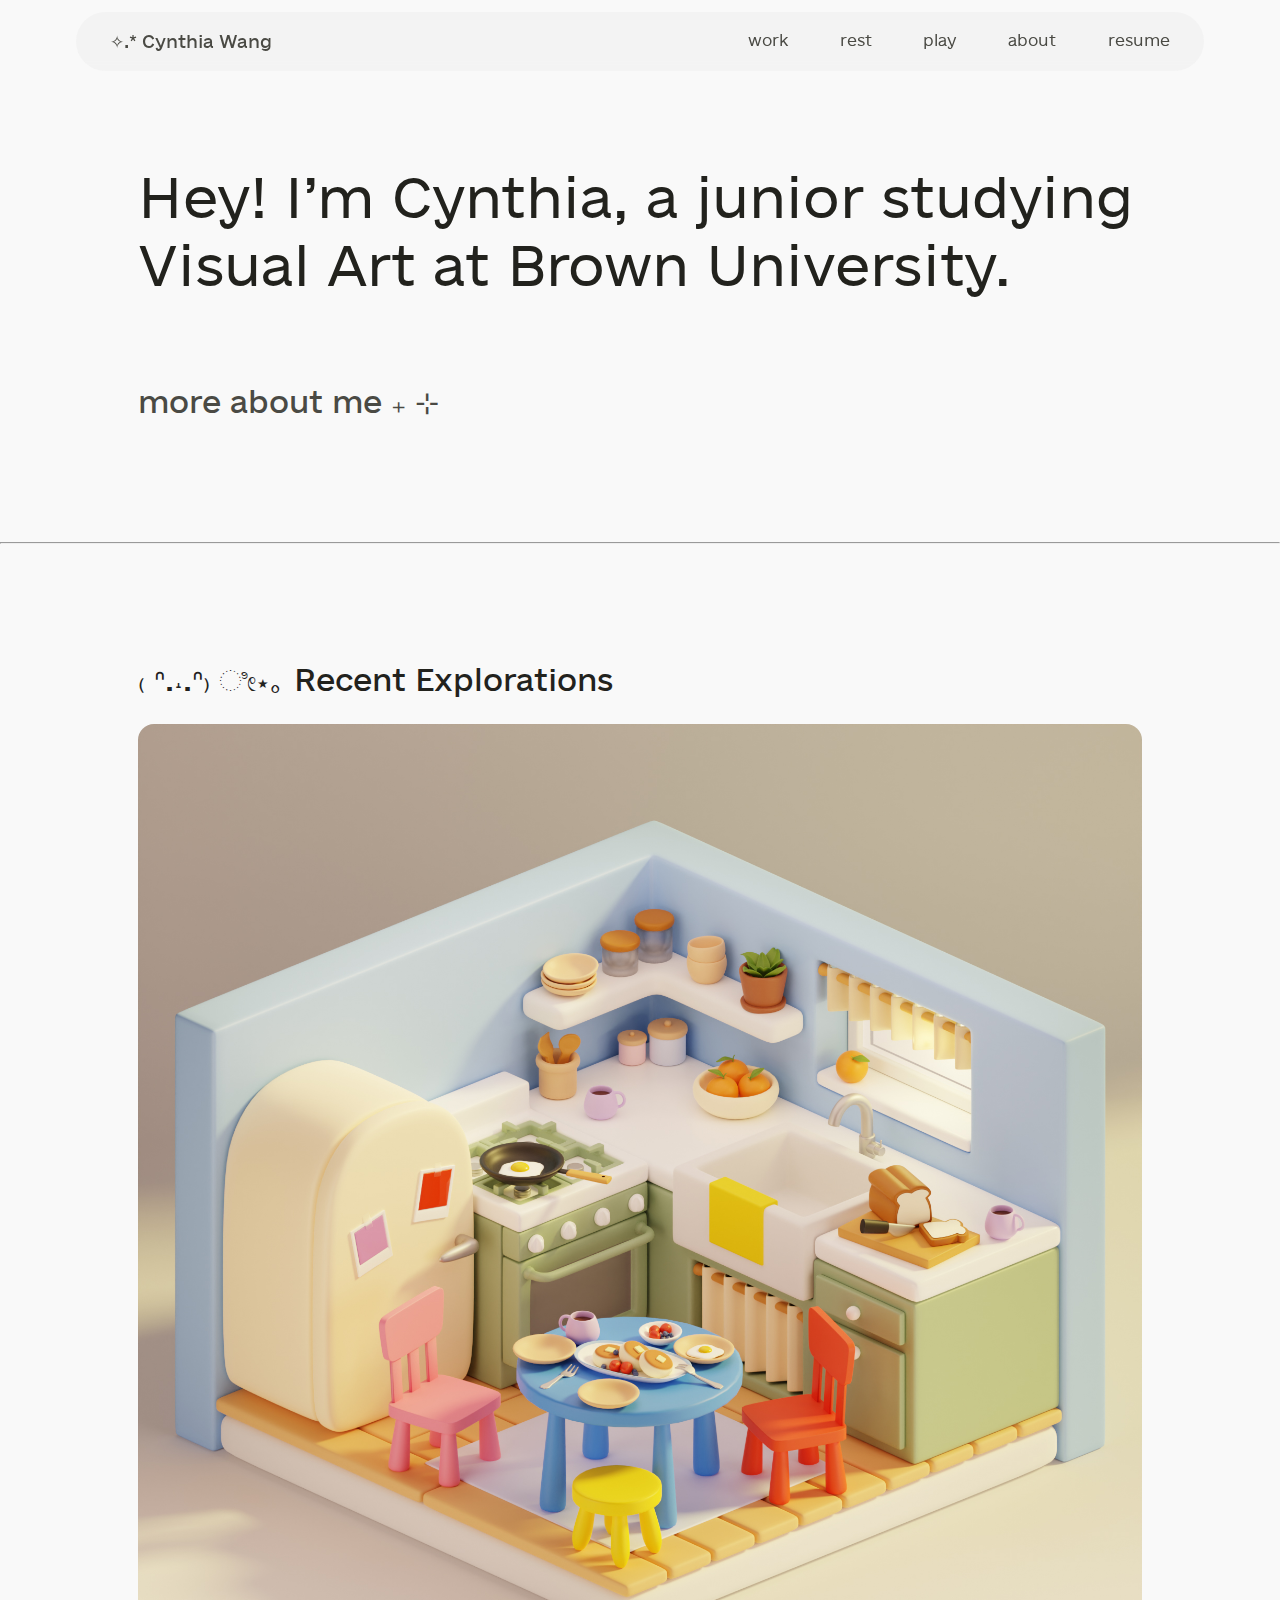
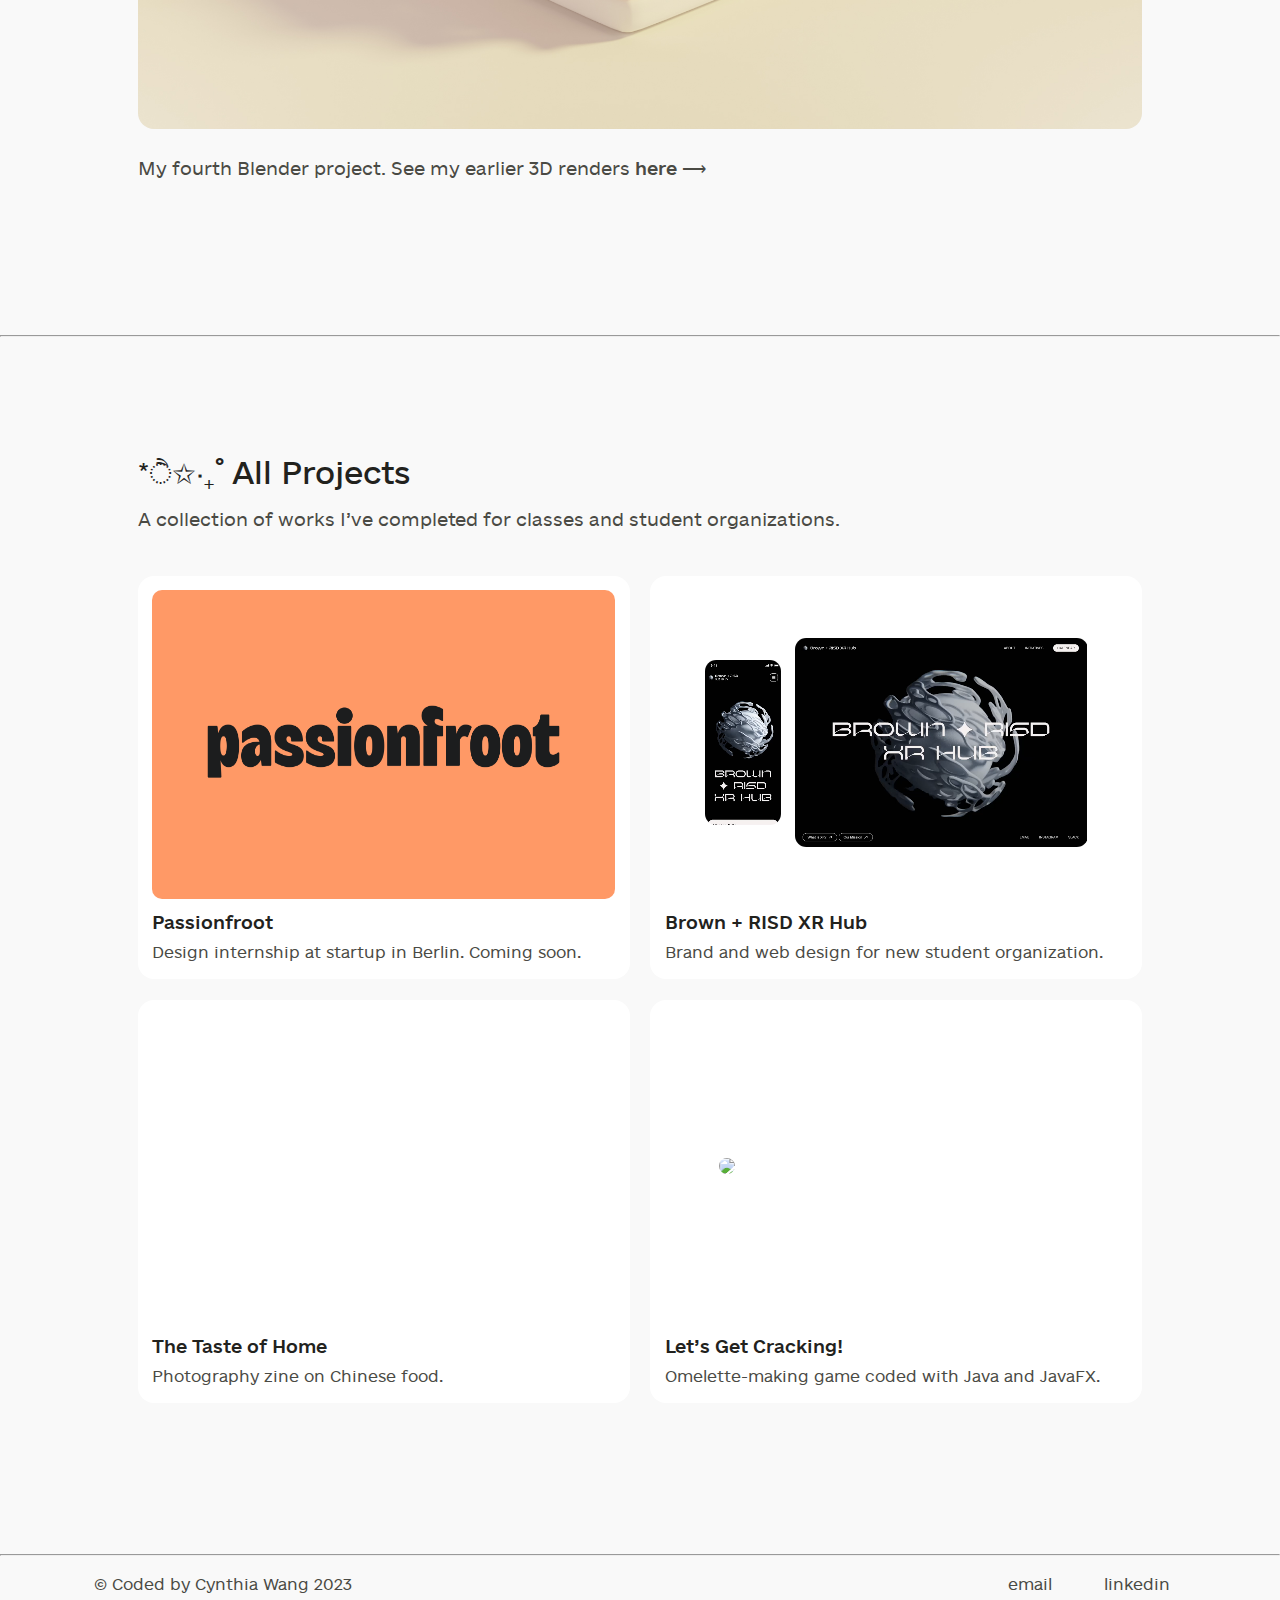
==== index.html @ 4bf97e6e "Add files via upload" ====
<!DOCTYPE html>
<html lang="en">
<head>
  <meta charset="UTF-8">
  <meta name="viewport" content="width=device-width, initial-scale=1.0">
  <title>Cynthia Wang</title>
  <link rel="stylesheet" href="style.css">
  <link rel="icon" type="image/x-icon" href="images/favicon.png">
</head>

<body>
  <section class="header">
    <!-- navbar -->
    <div class="nav-container">
      <nav>
        <a href="" class="logo">✧.* Cynthia Wang</a>
        <div class="nav-links">
          <ul>
            <li><a href="#work"><p class="small-text">work</p></a></li>
            <li><a href="rest.html"><p class="small-text">rest</p></a></li>
            <li><a href="play.html"><p class="small-text">play</p></a></li>
            <li><a href="about.html"><p class="small-text">about</p></a></li>
            <li><a href=""><p class="small-text">resume</p></a></li>
          </ul>
        </div>
      </nav>
    </div> 

    <!-- hero text -->
    <div class="hero-container fade">
      <h1 class="padding strong">Hey! I’m Cynthia, a junior studying Visual Art at Brown University.</h1>
      <h3 class="regular"><a href="about.html">more about me ₊ ⊹ </a></h3>
    </div>

  <!-- recent work -->
    <hr>
    <div class="home-center-padding fade">
      <h3 class="strong regular padding">₍ ᐢ.˔.ᐢ₎ ೀ⋆｡ Recent Explorations</h3>
      <img src="images/blender/kitchen.jpg" class="home-img">
      <p style="padding-top: var(--padding-24);">My fourth Blender project. See my earlier 3D renders <a href="play.html" class="medium">here ⟶</a></p>
    </div>

  <!-- all work -->
    <hr>
    <div class="home-bottom-padding fade" id="work">
      <h3 class="padding-16 strong regular">*ੈ✩‧₊˚ All Projects</h3>
      <p class="padding-48">A collection of works I’ve completed for classes and student organizations.</p>
      <div class="card-gallery">
        <a href="work-passionfroot.html">
          <div class="card">
            <img src="images/passionfroot/cover-placeholder.png" class="card-img">
            <div class="card-text">
              <p class="strong medium">Passionfroot</p>
              <p class="small-text">Design internship at startup in Berlin. Coming soon.</p>
            </div>
          </div>
        </a>
        <a href="work-brown-risd-xr-hub.html">
          <div class="card">
            <div class="card-img" style="background: url(images/xr-hub/light-purple-bg.png)">
              <div class="card-split-container">
                <div style="overflow: hidden">
                  <video width="100%" autoplay loop muted playsinline class="mobile">
                    <source src="images/xr-hub/cover-mobile.mp4" type="video/mp4">
                  </video>
                </div>
                <div style="overflow: hidden">
                  <video width="100%" autoplay loop muted playsinline  class="desktop">
                    <source src="images/xr-hub/cover-desktop.mp4" type="video/mp4">
                  </video>
                </div>
              </div>
            </div>
            <div class="card-text">
              <p class="strong medium">Brown + RISD XR Hub</p>
              <p class="small-text">Brand and web design for new student organization.</p>
            </div>
          </div>
        </a>
        <a href="work-the-taste-of-home.html">
          <div class="card">
            <div>
              <video class="card-img" width="100%" autoplay loop muted playsinline>
                <source src="images/photography-zine/zine-card-cover.mp4" type="video/mp4">
              </video>
            </div>
            <div class="card-text">
              <p class="strong medium">The Taste of Home</p>
              <p class="small-text">Photography zine on Chinese food.</p>
            </div>
          </div>
        </a>
        <a href="work-lets-get-cracking.html">
          <div class="card">
            <div class="card-img" style="background: url(images/omelette-game/eggshell-bg.png)">
              <div class="card-omelette-container">
                <img src="images/omelette-game/cover.gif">
              </div>
            </div>
            <div class="card-text">
              <p class="strong medium">Let’s Get Cracking!</p>
              <p class="small-text">Omelette-making game coded with Java and JavaFX.</p>
            </div>
          </div>  
        </a>
      </div>
    </div>  
  </section>

  <!-- footer -->

  <section class="footer">
    <hr>
    <div class="footer-container">
      <p class="small-text">© Coded by Cynthia Wang 2023</p>
      <footer>
        <p class="small-text"><a href="mailto: cynthia_wang@brown.edu">email</a></p>
        <p class="small-text"><a href="https://www.linkedin.com/in/cynthia-wang-81b6321b5/" target="_blank">linkedin</a></p>
      </footer>
    </div>
  </section>
</body>
</html>
---- style.css ----
/* ************************ STYLE-GUIDE ************************ */

/* VARIABLE-DEFINING */

:root {
  --bg-default: #F9F9F9;
  --bg-deep: #EAEAEA;
  --bg-xdeep: #C6C6C4;

  --border-default: #C6C6C4;
  --border-subtle: #EAEAEA;

  --text-subtle: #7D7D76;
  --text-default: #4A4A44;
  --text-strong: #22221D;

  --content-hover: #F92F60;
  --pf-orange: #ff9966;
  --xr-purple: #8C6DFC;
  --xr-light-purple: #D9CFFC;
  --zine-red: #f24822;
  --cs15-green:#8B995A;
  --cs15-eggshell: #F0EAD6;

  --padding-8: clamp(0.13rem, calc(0.03rem + 0.47vw), 0.50rem);
  --padding-12: clamp(0.25rem, calc(0.13rem + 0.63vw), 0.75rem);
  --padding-16-small: clamp(0.625rem, calc(0.53rem + 0.47vw), 1.00rem);
  --padding-24: clamp(0.75rem, calc(0.56rem + 0.94vw), 1.50rem);
  --padding-32: clamp(0.88rem, calc(0.59rem + 1.41vw), 2.00rem);
  --padding-48: clamp(1.00rem, calc(0.50rem + 2.50vw), 3.00rem);
  --padding-64: clamp(1.50rem, calc(0.88rem + 3.13vw), 4.00rem);
  --padding-96: clamp(2.00rem, calc(1.00rem + 5.00vw), 6.00rem);

  --padding-16: clamp(0.75rem, calc(0.69rem + 0.31vw), 1.00rem);

  --padding-180: clamp(1.00rem, calc(-1.98rem + 13.23vw), 11.25rem);
  --padding-80: clamp(2.25rem, calc(1.45rem + 3.55vw), 5.00rem);

  --padding-140: clamp(3.00rem, calc(1.56rem + 7.19vw), 8.75rem);
  --padding-140-inner: clamp(1.00rem, calc(-0.94rem + 9.69vw), 8.75rem);
  --padding-120: clamp(1.00rem, calc(-0.62rem + 8.13vw), 7.50rem);

  --padding-180-top: clamp(8.00rem, calc(7.19rem + 4.06vw), 11.25rem);
  --padding-180-bottom: clamp(4.00rem, calc(2.19rem + 9.06vw), 11.25rem);
}

/* COLORS */
.orange {
  color: var(--pf-orange);
}

.purple  {
  color: var(--xr-purple);
}

.green {
  color: var(--cs15-green);
}

.red {
  color: var(--zine-red);
}

/* BASIC-SETUP */
@font-face {
  font-family: 'E-Ukraine';
  src: url('fonts/e-ukraine-light_w.woff');
  src: url('fonts/e-ukraine-light_w.woff') format('woff') url('fonts/e-ukraine-light_w.woff2') url('fonts/e-ukraine-light_w.ttf') format('truetype');
  font-weight: 300;
  font-style: normal;
}

@font-face {
  font-family: 'E-Ukraine';
  src: url('fonts/e-ukraine-regular_w.woff');
  src: url('fonts/e-ukraine-regular_w.woff') format('woff') url('fonts/e-ukraine-regular_w.woff2') url('fonts/e-ukraine-regular_w.ttf') format('truetype');
  font-weight: 400;
  font-style: normal;
}

@font-face {
  font-family: 'E-Ukraine';
  src: url('fonts/e-ukraine-medium_w.woff');
  src: url('fonts/e-ukraine-medium_w.woff') format('woff') url('fonts/e-medium-light_w.woff2') url('fonts/e-ukraine-medium_w.ttf') format('truetype');
  font-weight: 500;
  font-style: normal;
}

* {
  margin: 0;
  padding: 0;
  box-sizing: border-box;
}

body {
  background: var(--background-color);
  font-family: E-Ukraine;
}

html {
  scroll-behavior: smooth;
  background: var(--bg-default);
}

/* FONT-STYLES */
h1, h2, h3, p {
  font-family: E-Ukraine;
  color: var(--text-default);
}

h1 {
  font-family: E-Ukraine;
  font-style: normal;
  font-size: clamp(2.00rem, calc(1.56rem + 2.19vw), 3.75rem);
  font-weight: 300;
  line-height: 128%;
}

h2 {
  font-family: E-Ukraine;
  font-style: normal;
  font-size: clamp(1.50rem, calc(1.13rem + 1.88vw), 3.00rem);
  font-weight: 400;
  line-height: 132%;
}

h3 {
  font-family: E-Ukraine;
  font-style: normal;
  font-size: clamp(1.125rem, calc(0.91rem + 1.09vw), 2.00rem);
  font-weight: 500;
  line-height: 148%;
  color: var(--text-strong)
}

p.large-text {
  font-family: E-Ukraine;
  font-style: normal;
  font-size: clamp(1.00rem, calc(0.94rem + 0.31vw), 1.25rem);
  /* font-weight: 300; */
  line-height: 160%;
}

p {
  font-family: E-Ukraine;
  font-style: normal;
  font-size: clamp(0.875rem, calc(0.81rem + 0.31vw), 1.125rem);
  font-weight: 300;
  line-height: 175%;
}

p.subtle {
  color: var(--text-subtle);
}

p.small-text {
  font-family: E-Ukraine;
  font-style: normal;
  font-size: clamp(0.75rem, calc(0.69rem + 0.31vw), 1.00rem);
  font-weight: 300;
  line-height: 150%;
}

p.small-text.subtle {
  color: var(--text-subtle);
}

ol {
  color: var(--text-default);
  font-size: clamp(0.88rem, calc(0.81rem + 0.31vw), 1.13rem);
  font-weight: 300;
  line-height: 175%;
}

.default {
  color: var(--text-default);
}

.strong {
  color: var(--text-strong);
}

.medium {
  font-weight: 500;
}

.regular {
  font-weight: 400;
}

a {
  text-decoration: none;
  color: var(--text-default);
  transition: 0.3s;
}

a:hover {
  color: var(--content-hover);
  cursor: pointer;
}

.logo {
  font-size: clamp(0.88rem, calc(0.81rem + 0.31vw), 1.13rem);
  padding: 0 1rem;
}

/* SPACING */
h1.padding {
  padding-bottom: var(--padding-96);
}

h2.padding {
  padding-bottom: var(--padding-24);
}

h3.padding {
  padding-bottom: var(--padding-24);
}

h3.padding-16 {
  padding-bottom: calc(1.5 * var(--padding-8));
}

p.padding-8 {
  padding-bottom: var(--padding-8)
}

p.padding-12 {
  padding-bottom: var(--padding-12);
}

p.padding-16 {
  padding-bottom: var(--padding-16);
}

p.padding-32 {
  padding-bottom: var(--padding-32);
}

p.padding-24 {
  padding-bottom: var(--padding-24);
}

p.padding-48 {
  padding-bottom: var(--padding-48);
}

p.padding-64 {
  padding-bottom: var(--padding-64);
}

.center-align { 
  text-align: center;
}

/* PADDING/CONTAINERS */
.home-center-padding {
  padding: var(--padding-140) var(--padding-180) var(--padding-180-bottom);
  max-width: 1440px;
  margin-inline: auto;
}

.home-bottom-padding {
  padding: var(--padding-140) var(--padding-180) var(--padding-180-bottom);
  margin-inline: auto;
  max-width: 1440px;
}

.hero-container {
  padding: var(--padding-180-top) var(--padding-180) var(--padding-140);
  margin-inline: auto;
  max-width: 1440px;
}

.work-header-container {
  padding: var(--padding-180-top) var(--padding-180) var(--padding-80);
  margin-inline: auto;
  max-width: 1440px;
}

.work-inner-container {
  padding: 0 var(--padding-140-inner);
  margin-inline: auto;
  max-width: 1440px;
}

.work-primary-padding {
  padding: var(--padding-80) var(--padding-180);
  margin-inline: auto;
  max-width: 1440px;
}

.work-bottom-padding {
  padding: var(--padding-80) var(--padding-180);
  margin-inline: auto;
  max-width: 1440px;
}

.rest-bottom-container {
  padding: var(--padding-80) var(--padding-180) var(--padding-180-bottom);
  margin-inline: auto;
  max-width: 1440px;
}

.play-middle-container {
  padding: var(--padding-80) var(--padding-180);
  margin-inline: auto;
  max-width: 1440px;
}

.footer-container {
  display: flex;
  padding: clamp(0.50rem, calc(0.32rem + 0.81vw), 1.13rem) var(--padding-120);
  justify-content: space-between;
  align-items: center;
  margin-inline: auto;
  max-width: 1440px;
}

img {
  width: 100%;
}

/* ************************ HOME/INDEX ************************ */
.nav-container {
  padding: 0.75rem clamp(0.50rem, calc(-1.17rem + 7.42vw), 6.25rem);
  position: fixed;
  top: 0%;
  right: 0%;
  bottom: auto;
  left: 0%;
  z-index: 999;
  margin-inline: auto;
  max-width: 1440px;
}

nav {
  border-radius: 10rem;
  background: rgb(198, 198, 196, 0.1);
  backdrop-filter: blur(16px);
  -webkit-backdrop-filter: blur(16px);
  padding: clamp(0.50rem, calc(0.32rem + 0.81vw), 1.125rem) clamp(0.75rem, calc(0.60rem + 0.65vw), 1.25rem);
  display: flex;
  justify-content: space-between;
  align-items: center;
}

.nav-links ul{
  display: flex;
  flex-wrap: wrap;
  gap: var(--padding-24);
}

.nav-links ul li{
  list-style: none;
  display: inline-block;
}

nav ul li a p {
  padding: clamp(0.00rem, calc(-0.07rem + 0.32vw), 0.25rem) clamp(0.50rem, calc(0.32rem + 0.81vw), 1.125rem);
  border-radius: 5rem;
  transition: 0.3s ease-in-out;
}

nav ul li a p:hover {
  color: var(--bg-default);
  background: var(--content-hover);
} 

.home-img {
  border-radius: 1rem;
}

/* ************************ ALL WORK ************************ */
.card-gallery {
  display: grid; 
  grid-template-columns: repeat(auto-fit, minmax(400px, 1fr));
  gap: var(--padding-24);
}

.card {
  display: flex;
  flex-direction: column;
  gap: var(--padding-12);
  background: #fff;
  padding: var(--padding-16-small);
  border-radius: 1rem; 
  cursor: pointer;
  transition: 0.3s;
}

.card:hover {
  transform: translateY(-1.25rem);
  box-shadow: 0 0 32px 16px  rgba(17, 17, 16, 0.05);
}

.card-img {
  border-radius: 0.625rem;
  display: flex;
  align-items: center;
  aspect-ratio: 1.5;
}

.card-text {
  display: flex;
  flex-direction: column;
  gap: calc(0.5 * var(--padding-8));
}

.card-split-container {
  display: inline-flex;
  align-items: center;
  gap: var(--padding-16-small);
  padding: var(--padding-48);
}

.mobile {
  border-radius: clamp(0.38rem, calc(0.27rem + 0.54vw), 0.75rem);
}

.desktop {
  border-radius: clamp(0.38rem, calc(0.27rem + 0.54vw), 0.75rem);
}

.card-omelette-container {
  padding: 0 var(--padding-64);
}

.card-omelette-container img {
  border-radius: 0.5rem;
}

/* ************************ WORK--XR-HUB ************************ */
.cover-container.xr-hub {
  background: url(images/xr-hub/light-purple-bg.png);
}

button {
  background: none;
}

.jump-button {
  padding: 0.75rem 1.5rem;
  justify-content: center;
  align-items: center;
  border: 2px solid var(--border-default);
  border-radius: 5rem;
  transition: 0.3s ease-in-out;
}

.jump-button:hover {
  background: var(--bg-deep);
  cursor: pointer;
}

.process-image {
  padding-bottom: var(--padding-24);
}

.style-guide {
  padding-bottom: var(--padding-48);
}

.grid-container {
  display: flex;
  flex-direction: column;
  gap: var(--padding-24);
}

.sequence-container {
  display: flex;
  flex-direction: column;
  padding: var(--padding-24) var(--padding-32);
  border: 1px solid var(--border-default);
  border-radius: 1rem;
  gap: var(--padding-8);
  height: 100%;
}

.num-row {
  display: flex;
  flex-direction: row;
  align-items: center;
  gap: var(--padding-12);
}

.num-circle {
  height: 28px; 
  width: 28px;
  aspect-ratio: 1/1;
  line-height: 28px;
  text-align: center;
  border-radius: 50%;
  background: var(--bg-deep);
}

.prototype-container {
  background: var(--bg-deep);
  border-radius: var(--padding-16);
  padding: clamp(1.00rem, calc(0.71rem + 1.43vw), 2.00rem) var(--padding-140-inner);
  margin-bottom: var(--padding-48);
}

.tabs {
  display: flex;
  flex-wrap: wrap;
  gap: var(--padding-24);
  justify-content: center;
}

.tabs-label {
  padding: clamp(0.00rem, calc(-0.07rem + 0.32vw), 0.25rem) clamp(0.50rem, calc(0.32rem + 0.81vw), 1.125rem);
  font-size: clamp(0.75rem, calc(0.69rem + 0.31vw), 1.00rem);
  line-height: 175%;
  transition: 0.3s ease-in-out;
}

.tabs-content {
  order: 1;
  width: 100%;
  display: none;
}

.tabs-radio {
  display: none;
}

.tabs-radio:checked+.tabs-label {
  background: var(--content-hover);
  border-radius: 5rem;
  color: var(--bg-deep);
}

.tabs-radio+.tabs-label:hover {
  cursor: pointer;
  background: var(--content-hover);
  border-radius: 5rem;
}

.tabs-radio:checked+.tabs-label+.tabs-content {
  display: initial;
}

.mobile-desktop-row {
  display: flex;
  flex-direction: row;
  gap: var(--padding-24);
}

.prototype-split-container {
  display: flex;
  flex-direction: column;
  gap: var(--padding-24);
}

.prototype-split-row {
  display: flex;
  flex-direction: row;
  gap: var(--padding-48);
}

.prototype-screen-container {
  border-radius: clamp(0.38rem, calc(0.20rem + 0.89vw), 1.00rem);
}

.prototype-image-side {
  width: 100%;
}

.prototype-img {
  border-radius: 0.5rem;
}

.prototype-text-side {
  width: 100%;
  display: flex;
  flex-direction: column;
  gap: var(--padding-24);
  justify-content: center;
}

.prototype-bullet-container {
  display: flex;
  flex-direction: row;
  gap: var(--padding-16);
  align-items: center;
}

.icon {
  max-width: 100%;
  max-height: 100%;
  flex-shrink: 0;
}

.work-arrow-container {
  display: flex;
  justify-content: space-between;
  gap: 1rem;
}

.work-arrow-container a {
  font-size: clamp(0.88rem, calc(0.69rem + 0.81vw), 1.50rem);
  font-weight: 500;
}

/* ************************ WORK--LET'S-GET-CRACKING ************************ */
.cover-container.omelette-game {
  background: var(--cs15-eggshell);
}

.work-primary-padding.omelette-game img {
  border-radius: var(--padding-24);
} 

.omelette-game-grid {
  display: grid;
  grid-template-columns: repeat(3, 1fr);
  gap: var(--padding-24);
  padding-bottom: var(--padding-24);
}

.two-col-grid {
  display: grid;
  grid-template-columns: repeat(auto-fit, minmax(400px, 1fr));;
  gap: var(--padding-24);
}

.column-container {
  display: flex;
  gap: var(--padding-24);
}

.photo {
  width: 100%;
}

.omelette-prototype {
  padding-bottom: var(--padding-24);
}

.final-design {
  display: flex;
  flex-direction: column;
  gap: var(--padding-24);
}

/* ************************ WORK--THE-TASTE-OF-HOME ************************ */
.work-pill-row {
  display: flex;
  flex-wrap: wrap;
  gap: var(--padding-12);
}

.category {
  padding: clamp(0.00rem, calc(-0.07rem + 0.32vw), 0.25rem) clamp(0.50rem, calc(0.28rem + 0.97vw), 1.25rem);
  border-radius: 5rem;
  background: var(--bg-deep);
}  

.category p {
  font-weight: 400;
}

.work-split-container {
  display: flex;
  justify-content: space-between;
  gap: var(--padding-24);
}

.work-left-side {
  flex-basis: 15rem;
}

.work-right-side {
  flex-basis: 50rem;
}

.subrow {
  padding-top: var(--large-line-padding);
  padding-bottom: var(--extra-large-line-padding);
  display: flex;
}

.work-right-right-side {
  margin-left: auto;
}

.paragraph-spacing ul {
  padding: 1rem var(--padding-80);
}

.zine-grid {
  display: grid; 
  grid-template-columns: repeat(auto-fit, minmax(400px, 1fr));
  gap: var(--padding-24);
  padding-bottom: 1.5rem;
}

/* ************************ REST ************************ */
.art-container{
  columns: 2;
  gap: var(--padding-24);
}

.art-container .photo {
  padding-bottom: var(--padding-24);
}

/* ************************ PLAY ************************ */
.flex-col {
  display: flex;
  flex-direction: column;
  gap: var(--padding-24);
}

.row {
  display: flex;
  flex-direction: row;
  align-items: center;
  gap: var(--padding-24);
}

/* ************************ ABOUT ************************ */
.about-container {
  padding: var(--padding-180-top) var(--padding-180) var(--padding-180-bottom);
  max-width: 1440px;
  margin: auto;
}

.about-header {
  padding-bottom: 1.5rem;
}

.about-split-container {
  display: flex;
  gap: var(--padding-64);
}

.about-right-side {
  width: 110%;
}

.headshot {
  border-radius: 1rem;
}

/* ************************ FOOTER ************************ */
footer {
  display: inline-flex;
  gap: var(--padding-24);
}

footer p {
  padding: clamp(0.00rem, calc(-0.07rem + 0.32vw), 0.25rem) clamp(0.50rem, calc(0.32rem + 0.81vw), 1.125rem);
}

/* ************************ MEDIA QUERIES ************************ */

@media only screen and (max-width: 1080px) {
  .prototype-split-row {
    display: flex;
    flex-direction: row;
    flex-wrap: wrap;
  }

  .about-split-container {
    flex-wrap: wrap;
  }
}

@media only screen and (max-width: 840px) {
  .num-circle {
    height: 24px; 
    width: 24px;
    line-height: 24px;
  }

  .row {
    flex-wrap: wrap;
  }
}

@media only screen and (max-width: 720px) {
  .work-split-container {
    flex-wrap: wrap;
  }
}

@media only screen and (max-width: 600px) {
  .work-split-container {
    flex-wrap: wrap;
  }

  .card-gallery {
    display: flex;
    flex-wrap: wrap;
  }

  .zine-grid {
    display: flex;
    flex-wrap: wrap;
  }

  .two-col-grid {
    display: flex;
    flex-wrap: wrap;
  }
}

/* ************************ ANIMATION ************************ */
.fade {
  animation: fadeInAnimation ease-in-out 1s;
  animation-iteration-count: 1;
  animation-fill-mode: forwards;
}
 
@keyframes fadeInAnimation {
    0% {
        opacity: 0;
    }
    100% {
        opacity: 1;
     }
}
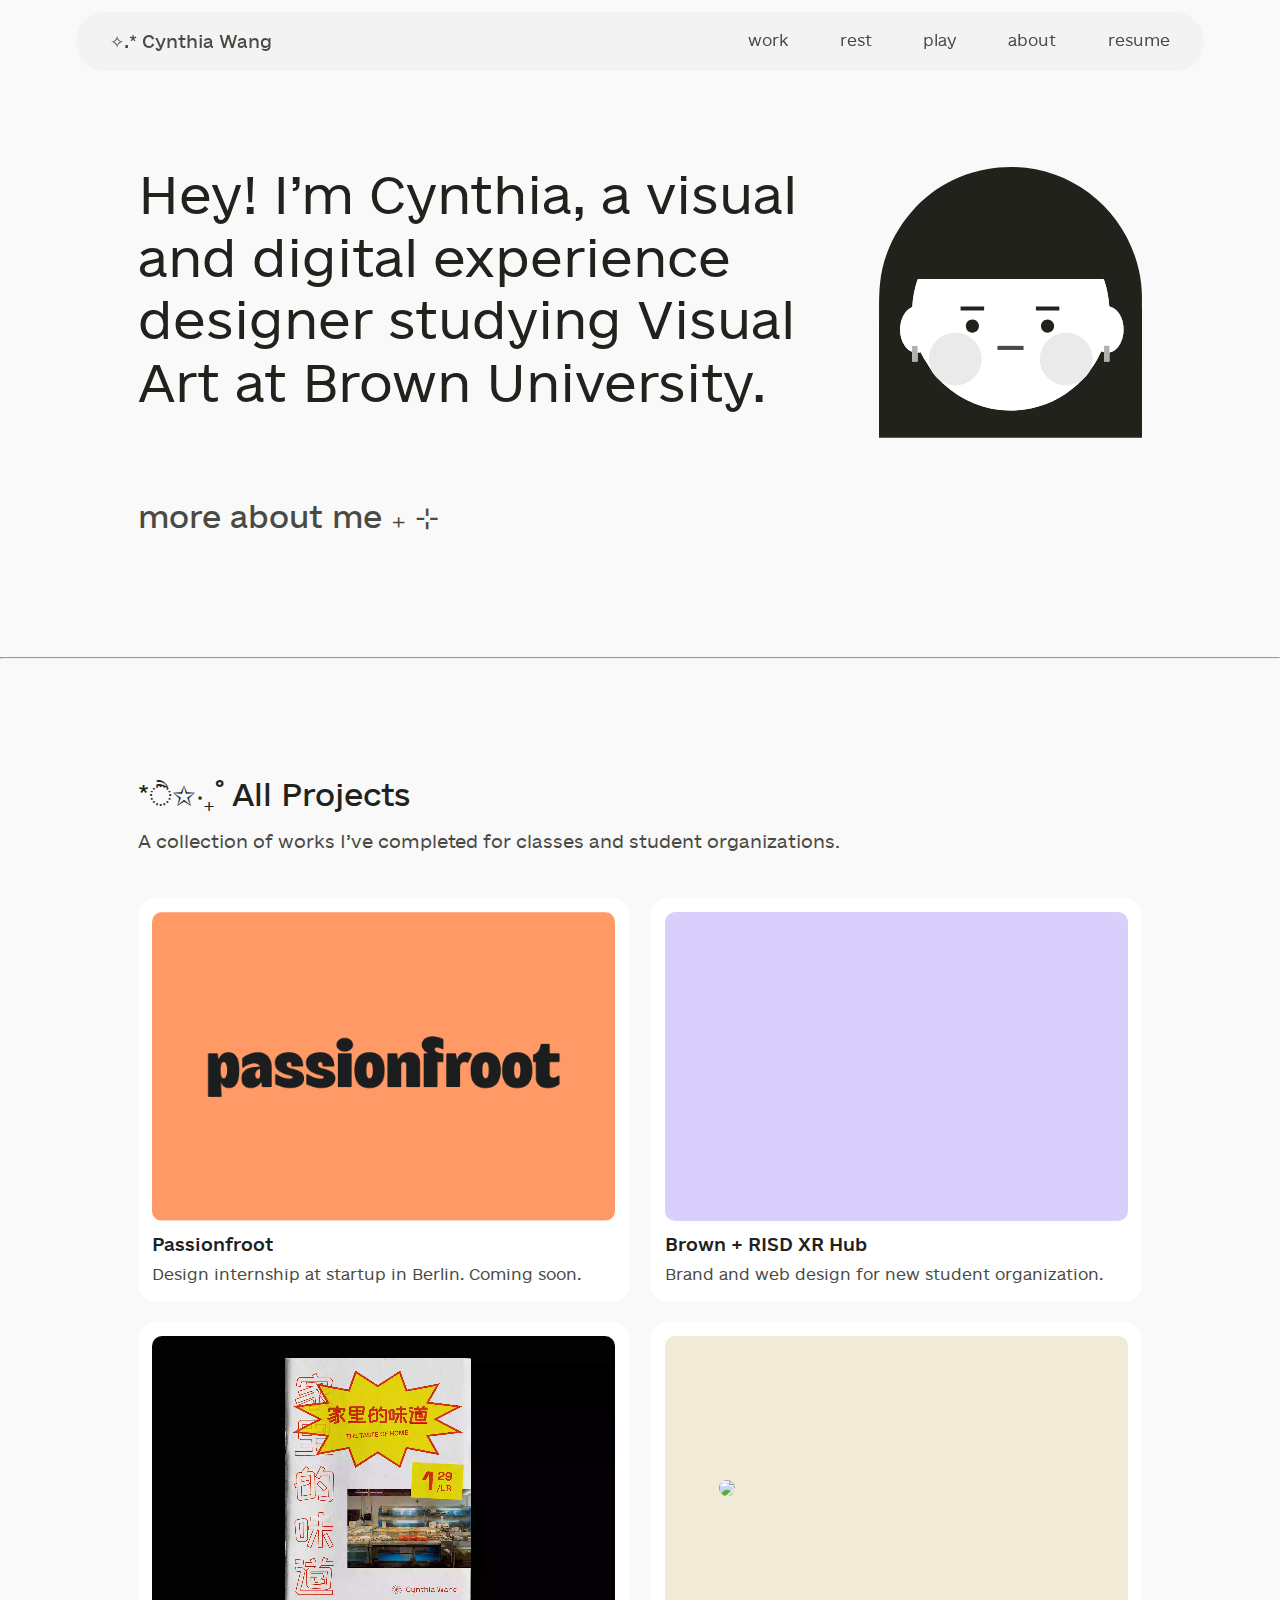
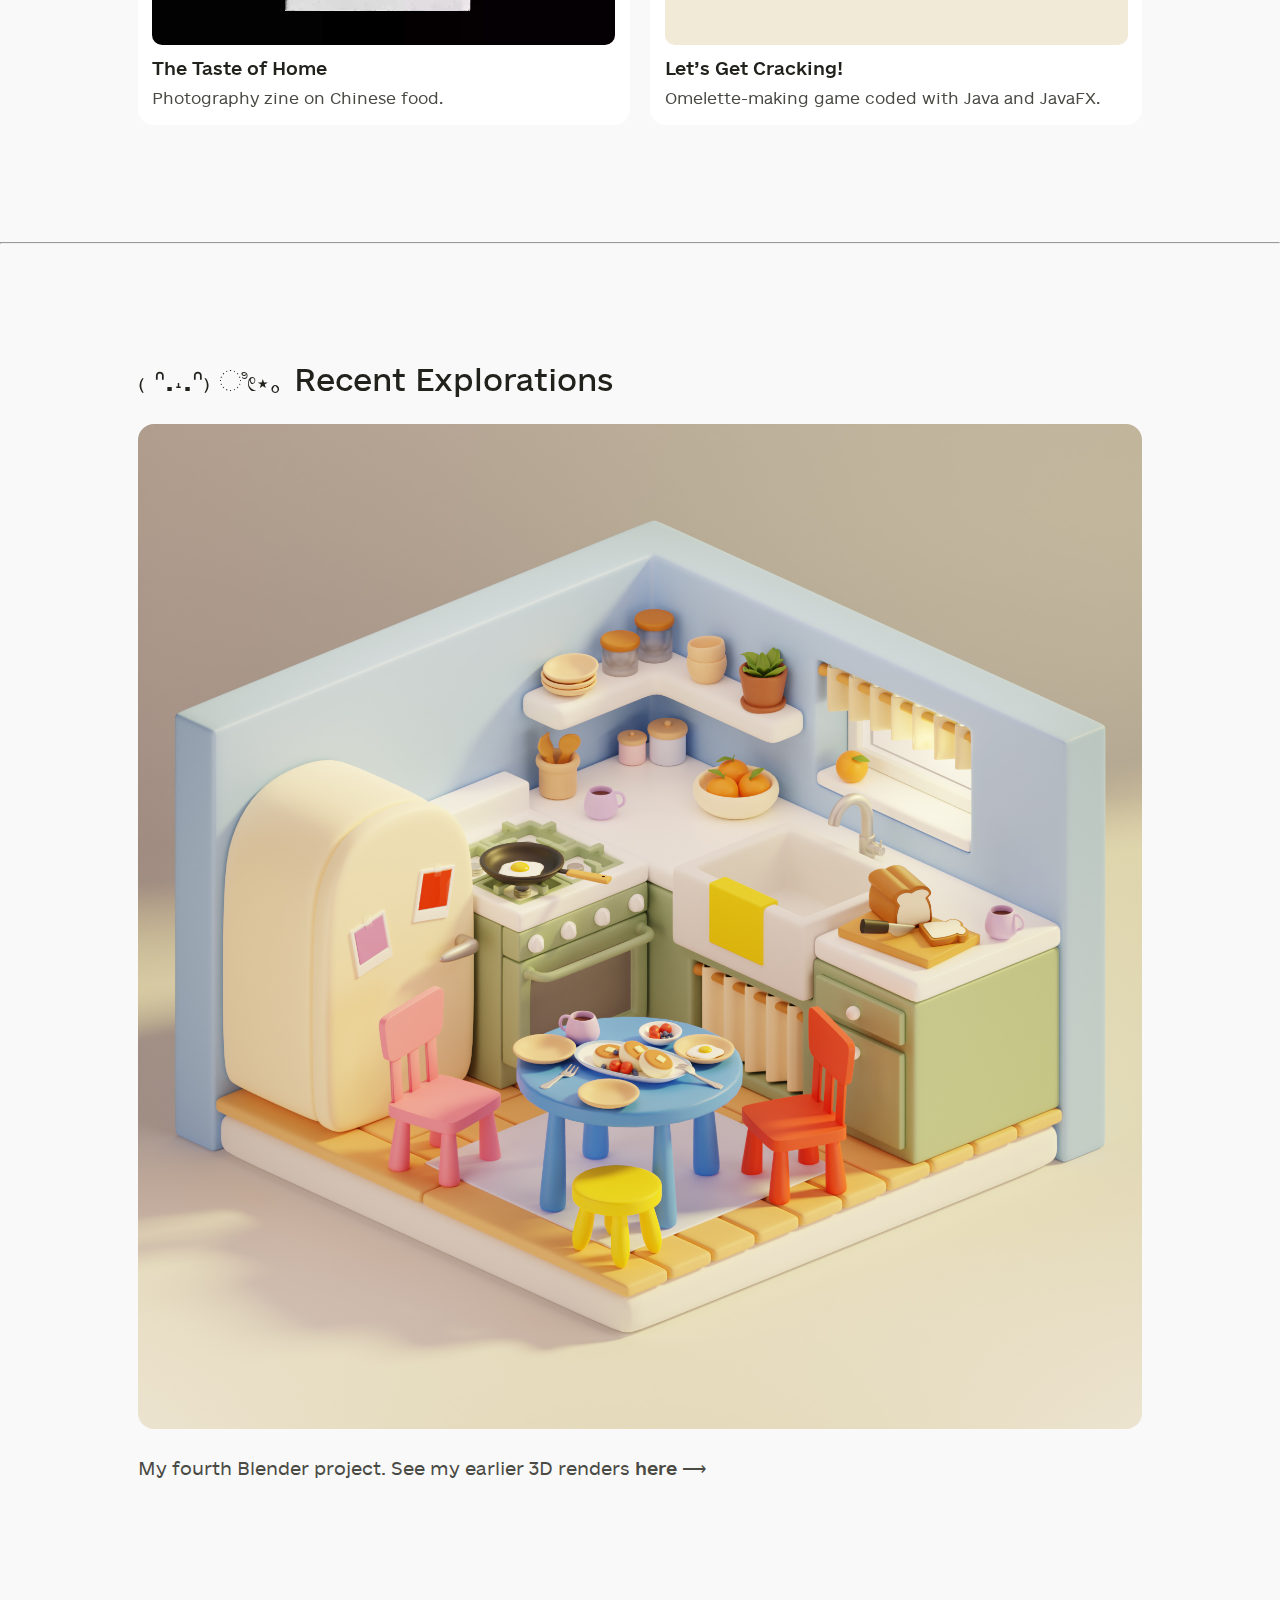
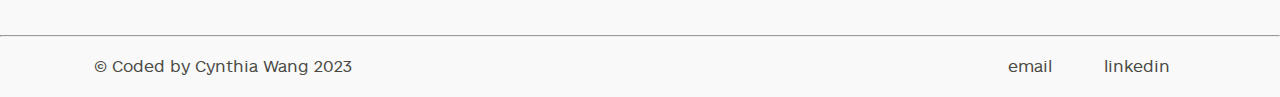
==== commit 3e8282e9: "Update index.html" ====
--- a/index.html
+++ b/index.html
@@ -9,104 +9,108 @@
 </head>
 
 <body>
-  <section class="header">
-    <!-- navbar -->
-    <div class="nav-container">
-      <nav>
-        <a href="" class="logo">✧.* Cynthia Wang</a>
-        <div class="nav-links">
-          <ul>
-            <li><a href="#work"><p class="small-text">work</p></a></li>
-            <li><a href="rest.html"><p class="small-text">rest</p></a></li>
-            <li><a href="play.html"><p class="small-text">play</p></a></li>
-            <li><a href="about.html"><p class="small-text">about</p></a></li>
-            <li><a href=""><p class="small-text">resume</p></a></li>
-          </ul>
+  <!-- navbar -->
+  <div class="nav-container">
+    <nav>
+      <a href="" class="logo">✧.* Cynthia Wang</a>
+      <div class="nav-links">
+        <ul>
+          <li><a href="#work"><p class="small-text">work</p></a></li>
+          <li><a href="rest.html"><p class="small-text">rest</p></a></li>
+          <li><a href="play.html"><p class="small-text">play</p></a></li>
+          <li><a href="about.html"><p class="small-text">about</p></a></li>
+          <li><a href="docs/resume.pdf" target="_blank"><p class="small-text">resume</p></a></li>
+        </ul>
+      </div>
+    </nav>
+  </div> 
+
+  <!-- hero text -->
+  <div class="hero-container fade">
+    <div class="hero-split-container">
+      <div class="left-side">
+        <h1 class="padding strong">Hey! I’m Cynthia, a visual and digital experience designer studying Visual Art at Brown University.</h1>
+      </div>  
+      <div class="right-side">
+        <img src="images/icon-bw.svg" class="icon">
+      </div>
+    </div>  
+    <h3 class="regular"><a href="about.html">more about me ₊ ⊹</a></h3>
+  </div>
+
+  <!-- all work -->
+  <hr>
+  <div class="home-center-padding fade" id="work">
+    <h3 class="padding-16 strong regular">*ੈ✩‧₊˚ All Projects</h3>
+    <p class="padding-48">A collection of works I’ve completed for classes and student organizations.</p>
+    <div class="card-gallery">
+      <a href="work-passionfroot.html">
+        <div class="card">
+          <img src="images/passionfroot/cover-placeholder.png" class="card-img">
+          <div class="card-text">
+            <p class="strong medium">Passionfroot</p>
+            <p class="small-text">Design internship at startup in Berlin. Coming soon.</p>
+          </div>
         </div>
-      </nav>
-    </div> 
-
-    <!-- hero text -->
-    <div class="hero-container fade">
-      <h1 class="padding strong">Hey! I’m Cynthia, a junior studying Visual Art at Brown University.</h1>
-      <h3 class="regular"><a href="about.html">more about me ₊ ⊹ </a></h3>
+      </a>
+      <a href="work-brown-risd-xr-hub.html">
+        <div class="card">
+          <div class="card-img" style="background: url(images/xr-hub/light-purple-bg.png)">
+            <div class="card-split-container">
+              <div style="overflow: hidden">
+                <video width="100%" autoplay loop muted playsinline class="mobile">
+                  <source src="images/xr-hub/cover-mobile.mp4" type="video/mp4">
+                </video>
+              </div>
+              <div style="overflow: hidden">
+                <video width="100%" autoplay loop muted playsinline  class="desktop">
+                  <source src="images/xr-hub/cover-desktop.mp4" type="video/mp4">
+                </video>
+              </div>
+            </div>
+          </div>
+          <div class="card-text">
+            <p class="strong medium">Brown + RISD XR Hub</p>
+            <p class="small-text">Brand and web design for new student organization.</p>
+          </div>
+        </div>
+      </a>
+      <a href="work-the-taste-of-home.html">
+        <div class="card">
+          <div>
+            <video class="card-img" width="100%" autoplay loop muted playsinline>
+              <source src="images/photography-zine/zine-card-cover.mp4" type="video/mp4">
+            </video>
+          </div>
+          <div class="card-text">
+            <p class="strong medium">The Taste of Home</p>
+            <p class="small-text">Photography zine on Chinese food.</p>
+          </div>
+        </div>
+      </a>
+      <a href="work-lets-get-cracking.html">
+        <div class="card">
+          <div class="card-img" style="background: url(images/omelette-game/eggshell-bg.png)">
+            <div class="card-omelette-container">
+              <img src="images/omelette-game/cover.gif">
+            </div>
+          </div>
+          <div class="card-text">
+            <p class="strong medium">Let’s Get Cracking!</p>
+            <p class="small-text">Omelette-making game coded with Java and JavaFX.</p>
+          </div>
+        </div>  
+      </a>
     </div>
+  </div>  
 
   <!-- recent work -->
-    <hr>
-    <div class="home-center-padding fade">
-      <h3 class="strong regular padding">₍ ᐢ.˔.ᐢ₎ ೀ⋆｡ Recent Explorations</h3>
-      <img src="images/blender/kitchen.jpg" class="home-img">
-      <p style="padding-top: var(--padding-24);">My fourth Blender project. See my earlier 3D renders <a href="play.html" class="medium">here ⟶</a></p>
-    </div>
-
-  <!-- all work -->
-    <hr>
-    <div class="home-bottom-padding fade" id="work">
-      <h3 class="padding-16 strong regular">*ੈ✩‧₊˚ All Projects</h3>
-      <p class="padding-48">A collection of works I’ve completed for classes and student organizations.</p>
-      <div class="card-gallery">
-        <a href="work-passionfroot.html">
-          <div class="card">
-            <img src="images/passionfroot/cover-placeholder.png" class="card-img">
-            <div class="card-text">
-              <p class="strong medium">Passionfroot</p>
-              <p class="small-text">Design internship at startup in Berlin. Coming soon.</p>
-            </div>
-          </div>
-        </a>
-        <a href="work-brown-risd-xr-hub.html">
-          <div class="card">
-            <div class="card-img" style="background: url(images/xr-hub/light-purple-bg.png)">
-              <div class="card-split-container">
-                <div style="overflow: hidden">
-                  <video width="100%" autoplay loop muted playsinline class="mobile">
-                    <source src="images/xr-hub/cover-mobile.mp4" type="video/mp4">
-                  </video>
-                </div>
-                <div style="overflow: hidden">
-                  <video width="100%" autoplay loop muted playsinline  class="desktop">
-                    <source src="images/xr-hub/cover-desktop.mp4" type="video/mp4">
-                  </video>
-                </div>
-              </div>
-            </div>
-            <div class="card-text">
-              <p class="strong medium">Brown + RISD XR Hub</p>
-              <p class="small-text">Brand and web design for new student organization.</p>
-            </div>
-          </div>
-        </a>
-        <a href="work-the-taste-of-home.html">
-          <div class="card">
-            <div>
-              <video class="card-img" width="100%" autoplay loop muted playsinline>
-                <source src="images/photography-zine/zine-card-cover.mp4" type="video/mp4">
-              </video>
-            </div>
-            <div class="card-text">
-              <p class="strong medium">The Taste of Home</p>
-              <p class="small-text">Photography zine on Chinese food.</p>
-            </div>
-          </div>
-        </a>
-        <a href="work-lets-get-cracking.html">
-          <div class="card">
-            <div class="card-img" style="background: url(images/omelette-game/eggshell-bg.png)">
-              <div class="card-omelette-container">
-                <img src="images/omelette-game/cover.gif">
-              </div>
-            </div>
-            <div class="card-text">
-              <p class="strong medium">Let’s Get Cracking!</p>
-              <p class="small-text">Omelette-making game coded with Java and JavaFX.</p>
-            </div>
-          </div>  
-        </a>
-      </div>
-    </div>  
-  </section>
-
+  <hr>
+  <div class="home-bottom-padding fade">
+    <h3 class="strong regular padding">₍ ᐢ.˔.ᐢ₎ ೀ⋆｡ Recent Explorations</h3>
+    <img src="images/blender/kitchen.jpg" class="home-img">
+    <p style="padding-top: var(--padding-24);">My fourth Blender project. See my earlier 3D renders <a href="play.html" class="medium">here ⟶</a></p>
+  </div>
   <!-- footer -->
 
   <section class="footer">
@@ -120,4 +124,4 @@
     </div>
   </section>
 </body>
-</html>+</html>
--- a/style.css
+++ b/style.css
@@ -111,7 +111,8 @@
 h1 {
   font-family: E-Ukraine;
   font-style: normal;
-  font-size: clamp(2.00rem, calc(1.56rem + 2.19vw), 3.75rem);
+  /* font-size: clamp(2.00rem, calc(1.56rem + 2.19vw), 3.75rem); */
+  font-size: clamp(1.75rem, calc(1.31rem + 2.19vw), 3.50rem);
   font-weight: 300;
   line-height: 128%;
 }
@@ -255,7 +256,7 @@
 
 /* PADDING/CONTAINERS */
 .home-center-padding {
-  padding: var(--padding-140) var(--padding-180) var(--padding-180-bottom);
+  padding: var(--padding-140) var(--padding-180) var(--padding-140);
   max-width: 1440px;
   margin-inline: auto;
 }
@@ -367,6 +368,22 @@
   background: var(--content-hover);
 } 
 
+.hero-split-container {
+  display: flex; 
+  flex-direction: horizontal; 
+  gap: 2rem;
+  align-content: center;
+}
+
+.icon {
+  transition: transform 0.2s ease-in-out;
+}
+
+.icon:hover {
+  transform: rotate(16deg);
+  cursor: pointer;
+}
+
 .home-img {
   border-radius: 1rem;
 }
@@ -428,6 +445,19 @@
 
 .card-omelette-container img {
   border-radius: 0.5rem;
+}
+
+/* ************************ WORK--PASSIONFROOT ************************ */
+.pf-gallery {
+  display: flex;
+  flex-direction: column;
+  gap: var(--padding-24);
+}
+
+.three-col-grid {
+  display: grid;
+  grid-template-columns: repeat(3, 1fr);
+  gap: var(--padding-24);
 }
 
 /* ************************ WORK--XR-HUB ************************ */
@@ -781,6 +811,16 @@
 }
 
 @media only screen and (max-width: 720px) {
+  .hero-split-container {
+    flex-wrap: wrap;
+    flex-direction: column-reverse;
+  }
+
+  .right-side {
+    /* padding-bottom: var(--padding-48); */
+    width: auto;
+  }
+
   .work-split-container {
     flex-wrap: wrap;
   }
@@ -821,4 +861,4 @@
     100% {
         opacity: 1;
      }
-}+}
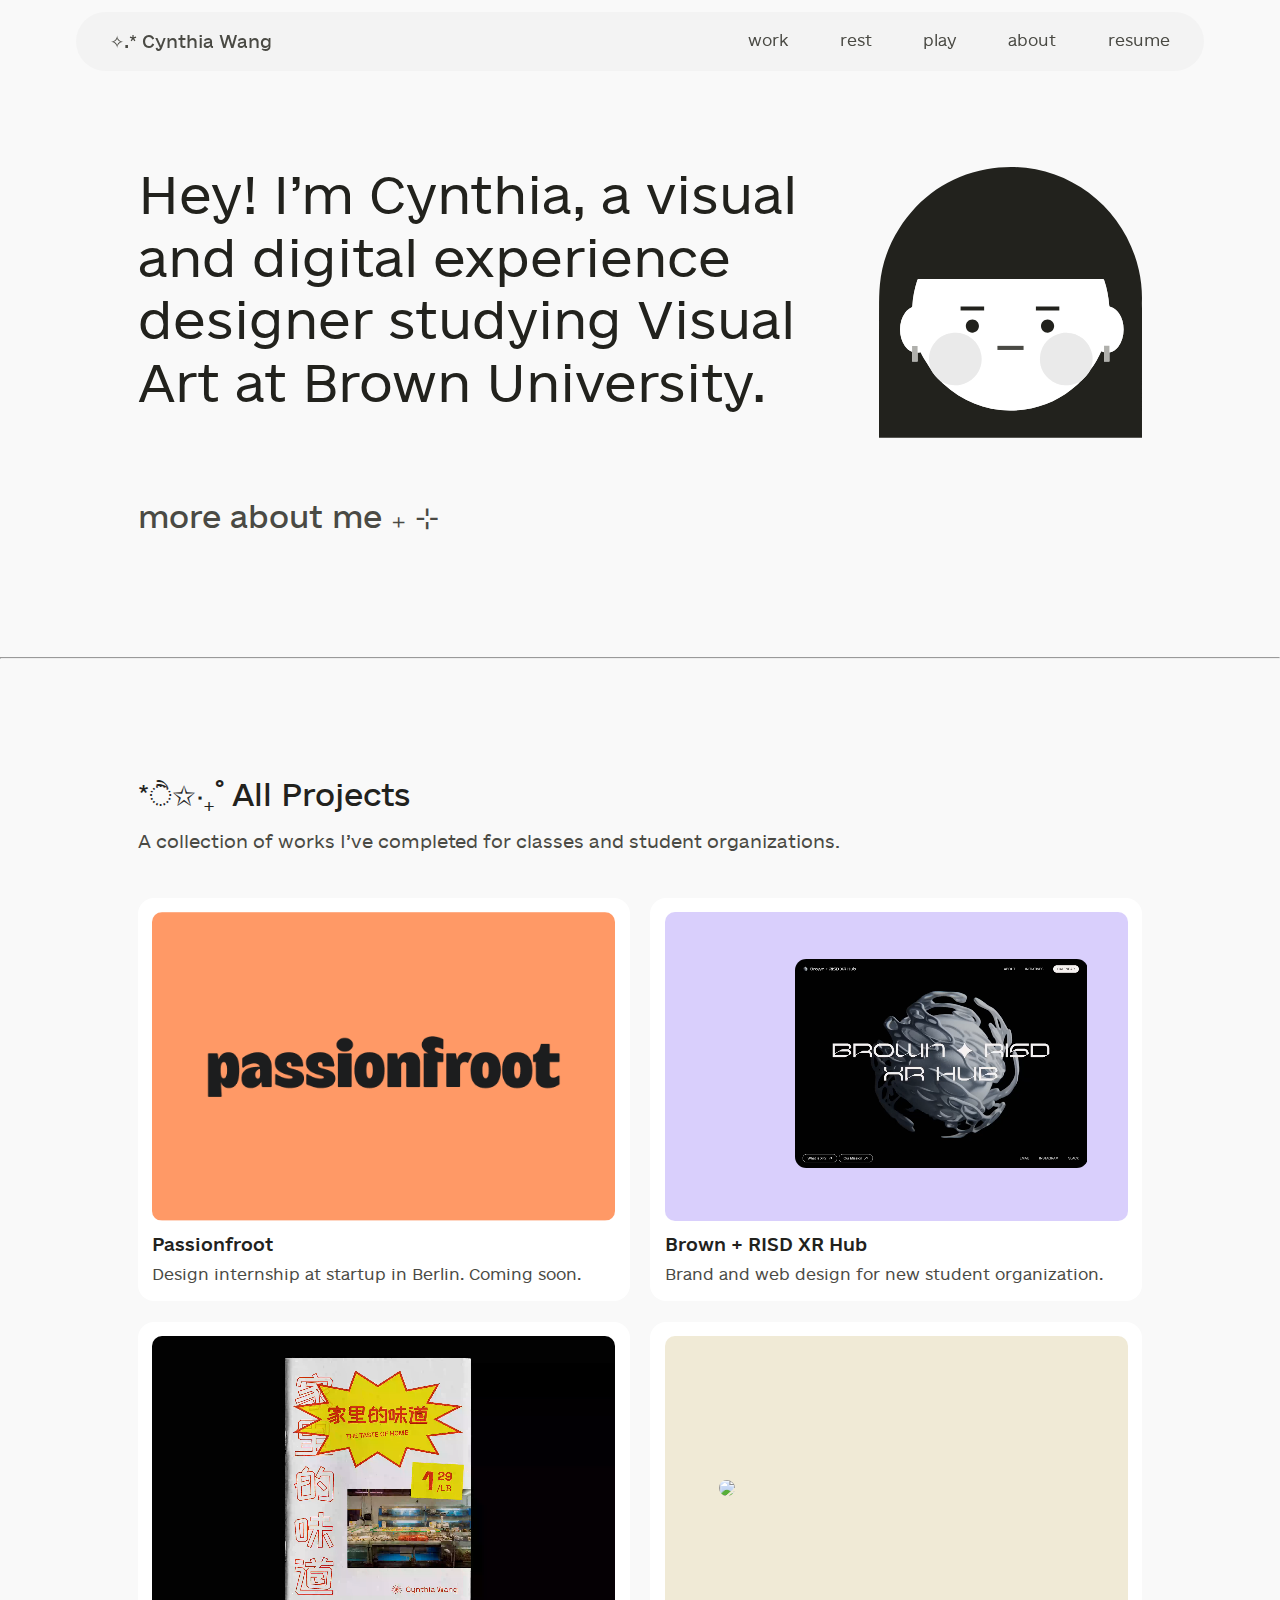
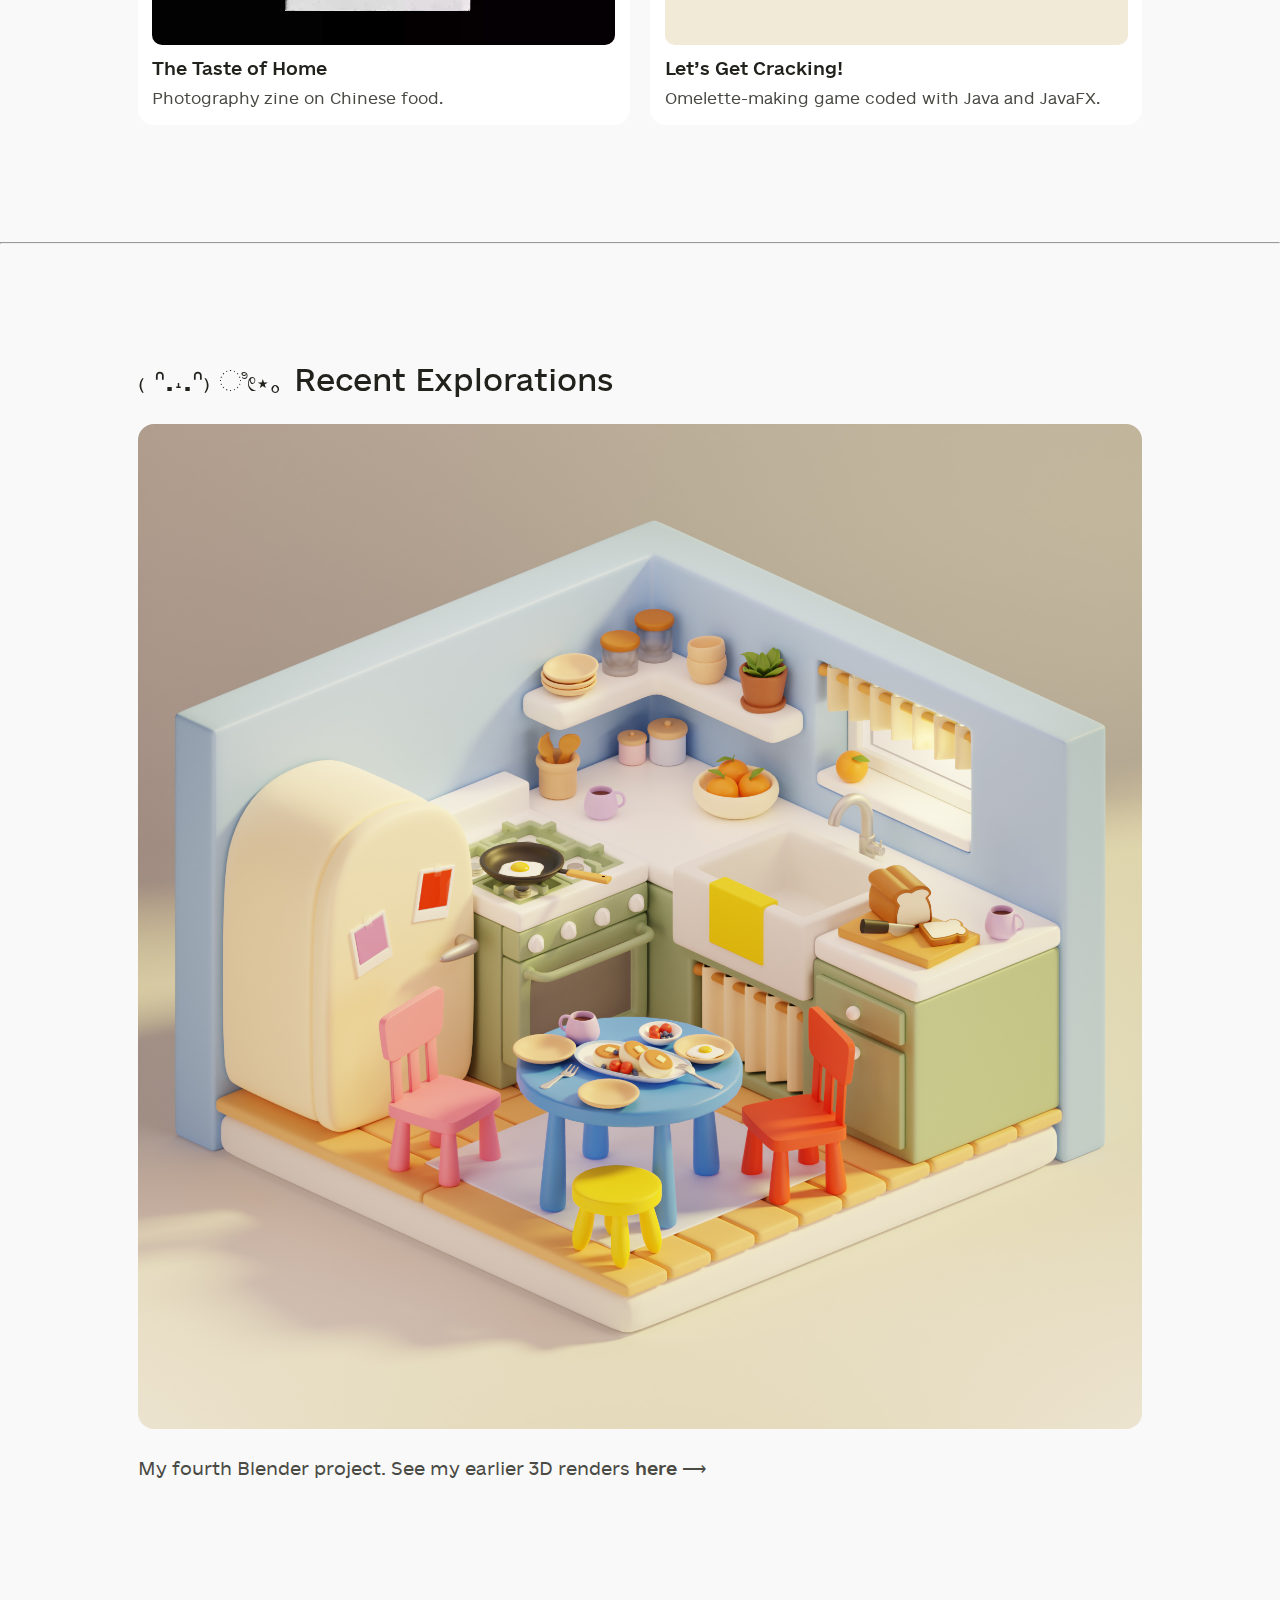
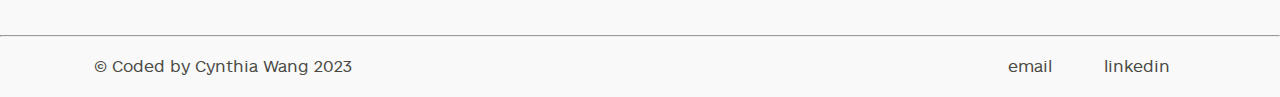
==== commit bc855052: "Update index.html" ====
--- a/index.html
+++ b/index.html
@@ -16,9 +16,9 @@
       <div class="nav-links">
         <ul>
           <li><a href="#work"><p class="small-text">work</p></a></li>
-          <li><a href="rest.html"><p class="small-text">rest</p></a></li>
-          <li><a href="play.html"><p class="small-text">play</p></a></li>
-          <li><a href="about.html"><p class="small-text">about</p></a></li>
+          <li><a href="/rest/"><p class="small-text">rest</p></a></li>
+          <li><a href="/play/"><p class="small-text">play</p></a></li>
+          <li><a href="/about/"><p class="small-text">about</p></a></li>
           <li><a href="docs/resume.pdf" target="_blank"><p class="small-text">resume</p></a></li>
         </ul>
       </div>
@@ -44,7 +44,7 @@
     <h3 class="padding-16 strong regular">*ੈ✩‧₊˚ All Projects</h3>
     <p class="padding-48">A collection of works I’ve completed for classes and student organizations.</p>
     <div class="card-gallery">
-      <a href="work-passionfroot.html">
+      <a href="/passionfroot/">
         <div class="card">
           <img src="images/passionfroot/cover-placeholder.png" class="card-img">
           <div class="card-text">
@@ -53,7 +53,7 @@
           </div>
         </div>
       </a>
-      <a href="work-brown-risd-xr-hub.html">
+      <a href="/brown-risd-xr-hub/">
         <div class="card">
           <div class="card-img" style="background: url(images/xr-hub/light-purple-bg.png)">
             <div class="card-split-container">
@@ -75,7 +75,7 @@
           </div>
         </div>
       </a>
-      <a href="work-the-taste-of-home.html">
+      <a href="/the-taste-of-home/">
         <div class="card">
           <div>
             <video class="card-img" width="100%" autoplay loop muted playsinline>
@@ -88,7 +88,7 @@
           </div>
         </div>
       </a>
-      <a href="work-lets-get-cracking.html">
+      <a href="/lets-get-cracking/">
         <div class="card">
           <div class="card-img" style="background: url(images/omelette-game/eggshell-bg.png)">
             <div class="card-omelette-container">
@@ -109,7 +109,7 @@
   <div class="home-bottom-padding fade">
     <h3 class="strong regular padding">₍ ᐢ.˔.ᐢ₎ ೀ⋆｡ Recent Explorations</h3>
     <img src="images/blender/kitchen.jpg" class="home-img">
-    <p style="padding-top: var(--padding-24);">My fourth Blender project. See my earlier 3D renders <a href="play.html" class="medium">here ⟶</a></p>
+    <p style="padding-top: var(--padding-24);">My fourth Blender project. See my earlier 3D renders <a href="/play/" class="medium">here ⟶</a></p>
   </div>
   <!-- footer -->
 
--- a/style.css
+++ b/style.css
@@ -381,7 +381,6 @@
 
 .icon:hover {
   transform: rotate(16deg);
-  cursor: pointer;
 }
 
 .home-img {
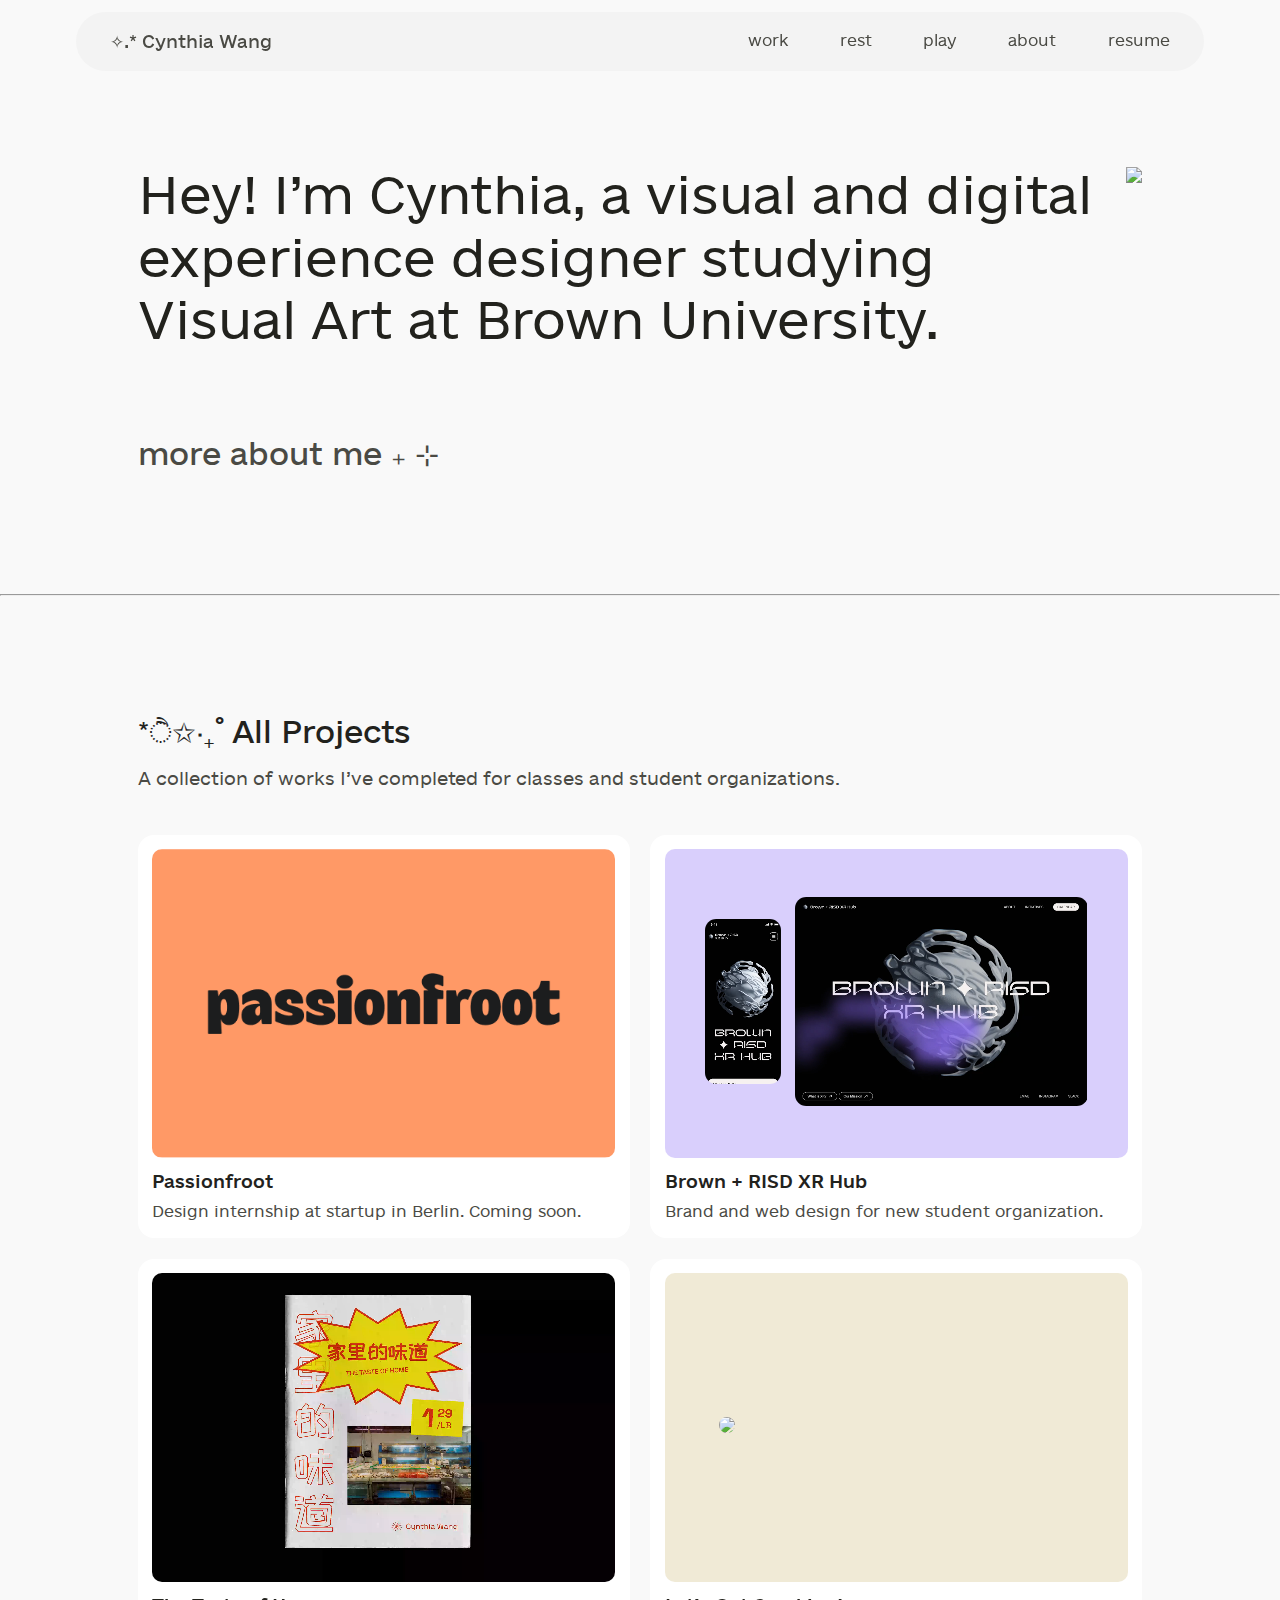
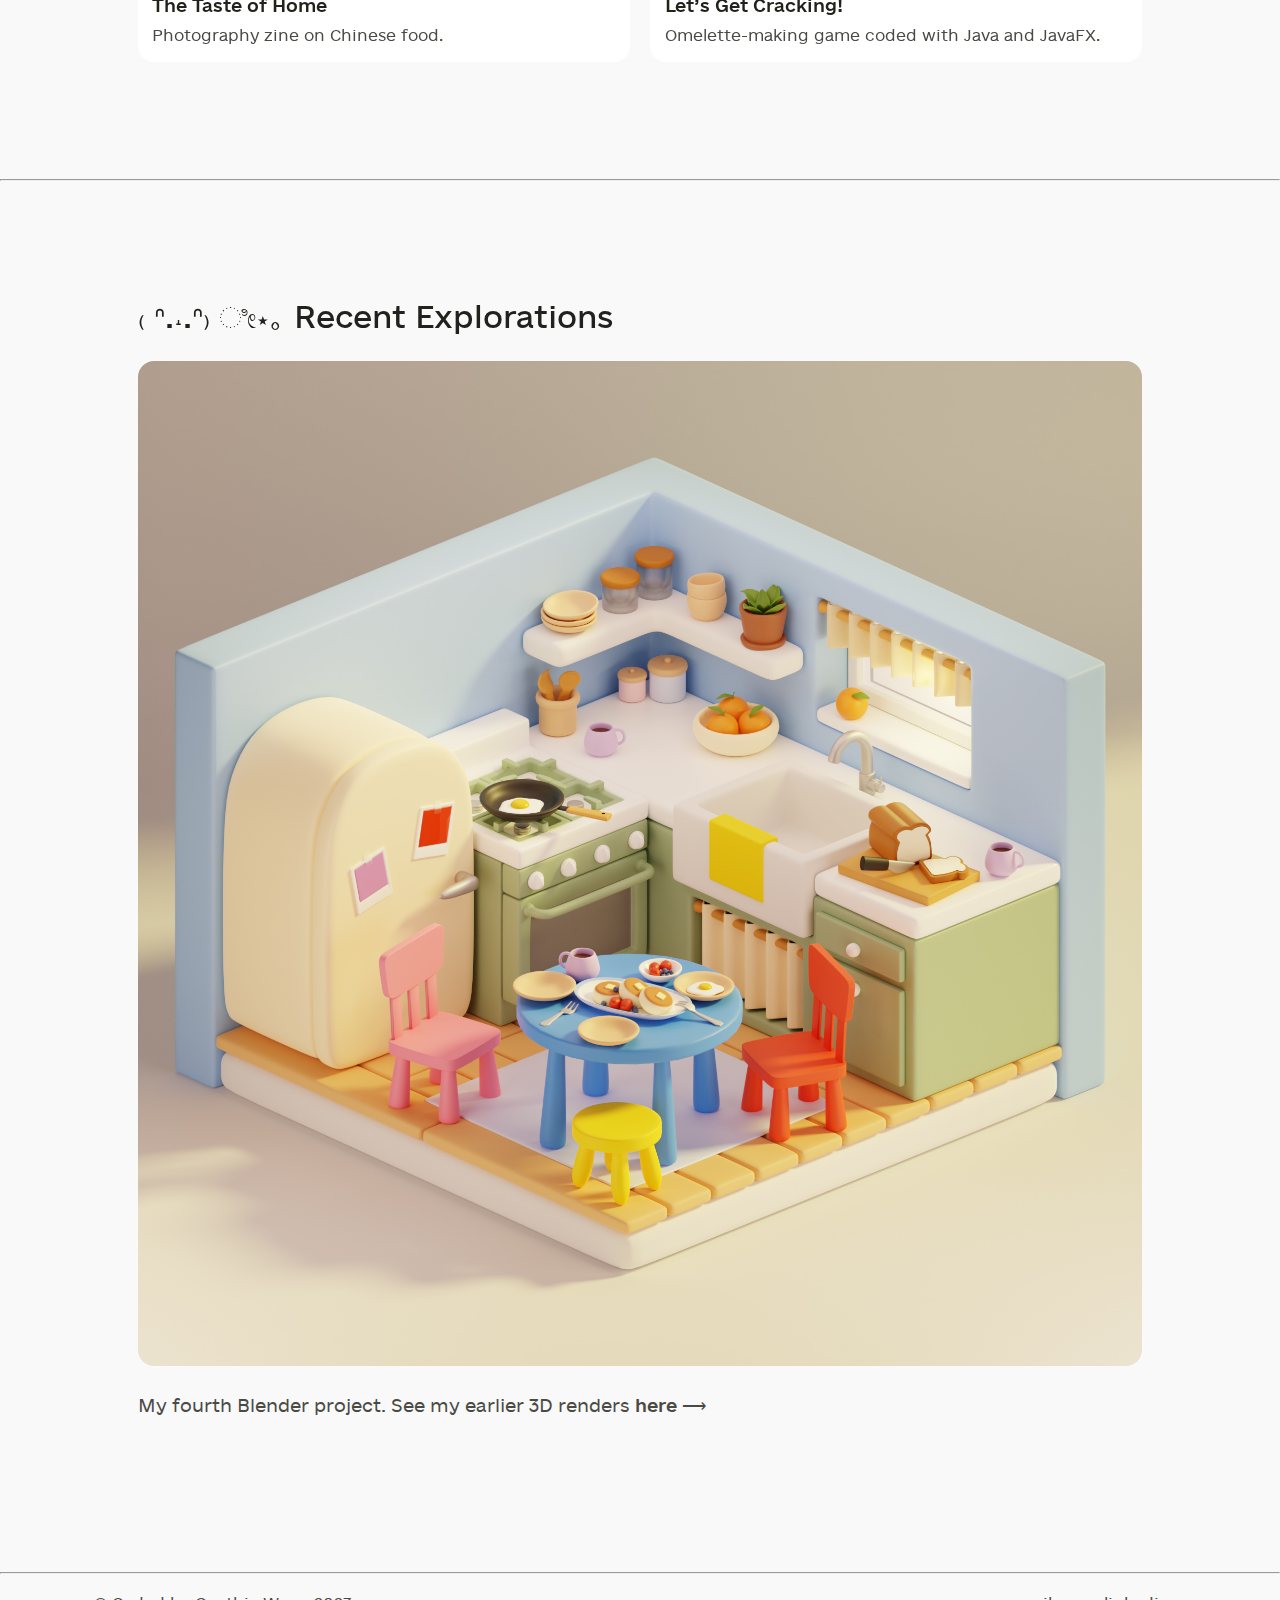
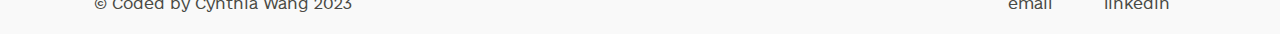
==== commit ddf95695: "Update index.html" ====
--- a/index.html
+++ b/index.html
@@ -32,7 +32,7 @@
         <h1 class="padding strong">Hey! I’m Cynthia, a visual and digital experience designer studying Visual Art at Brown University.</h1>
       </div>  
       <div class="right-side">
-        <img src="images/icon-bw.svg" class="icon">
+        <img src="images/icon.svg" class="icon">
       </div>
     </div>  
     <h3 class="regular"><a href="about.html">more about me ₊ ⊹</a></h3>
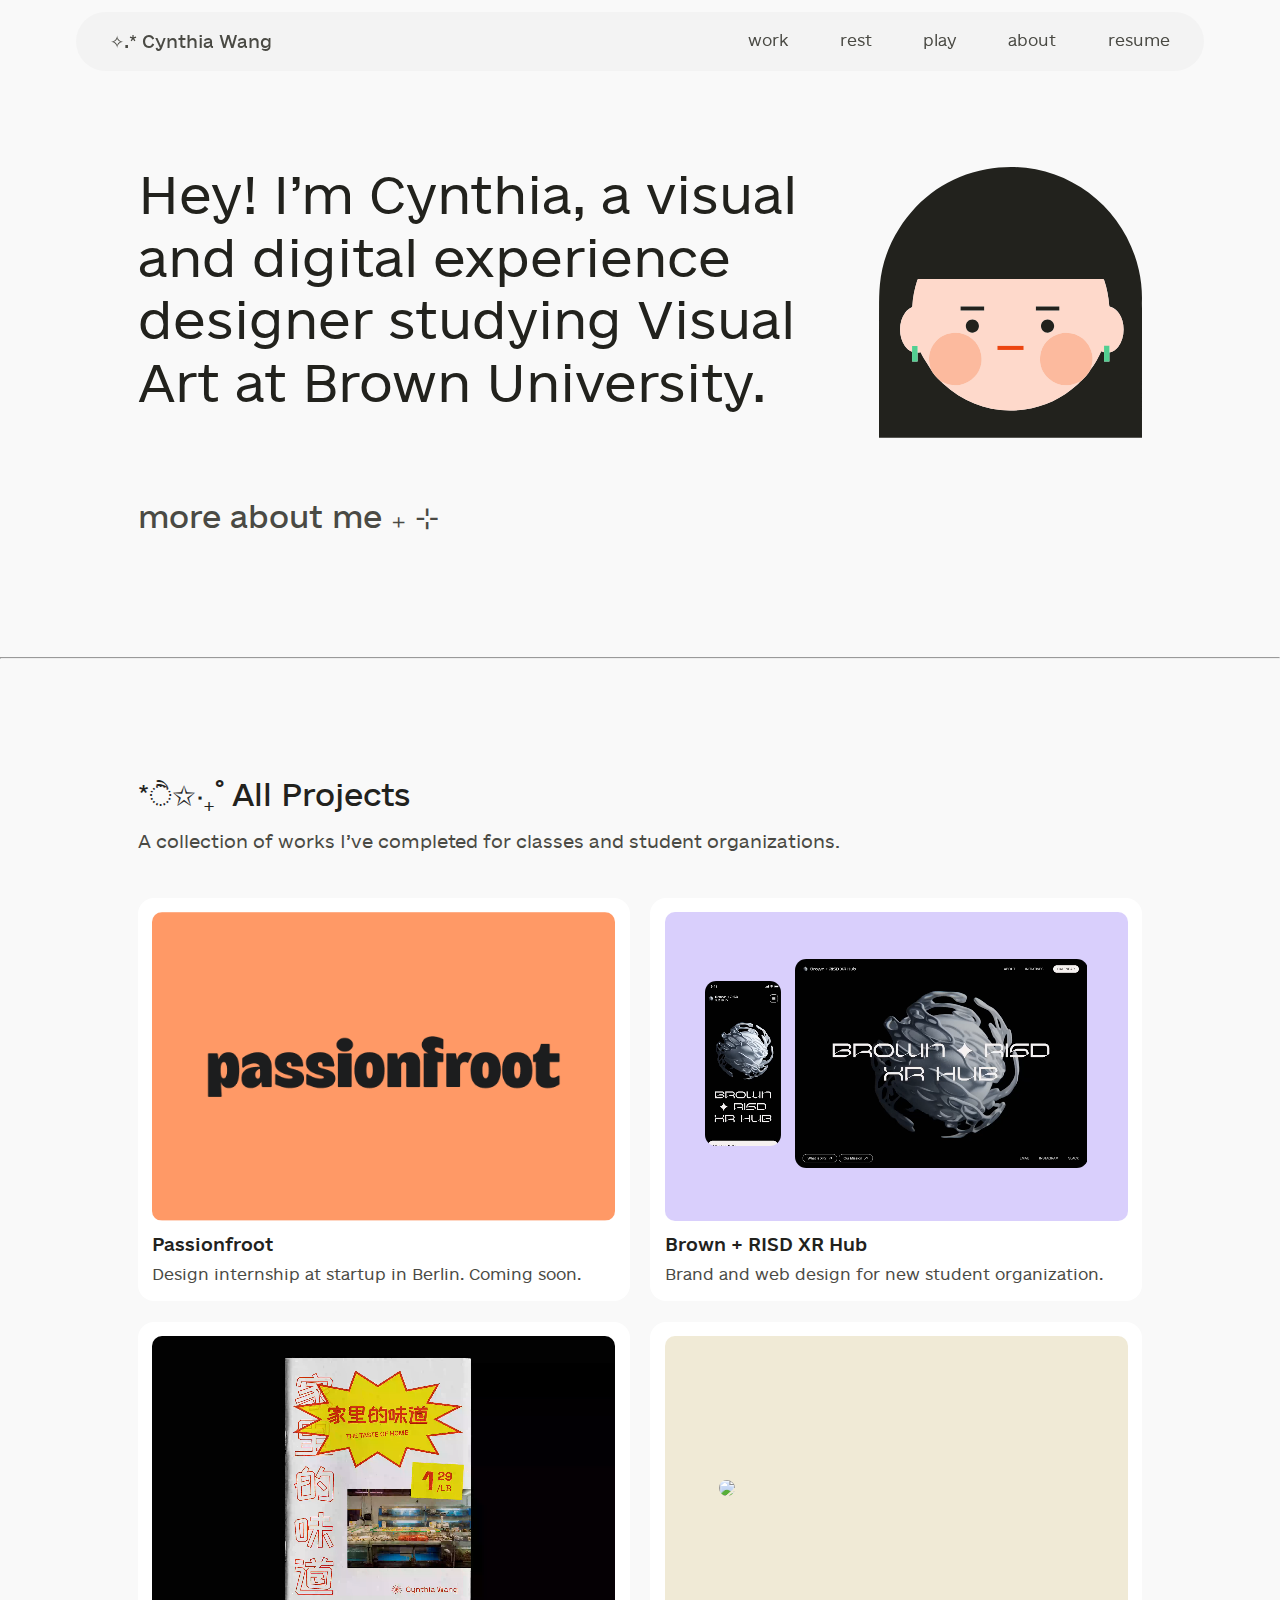
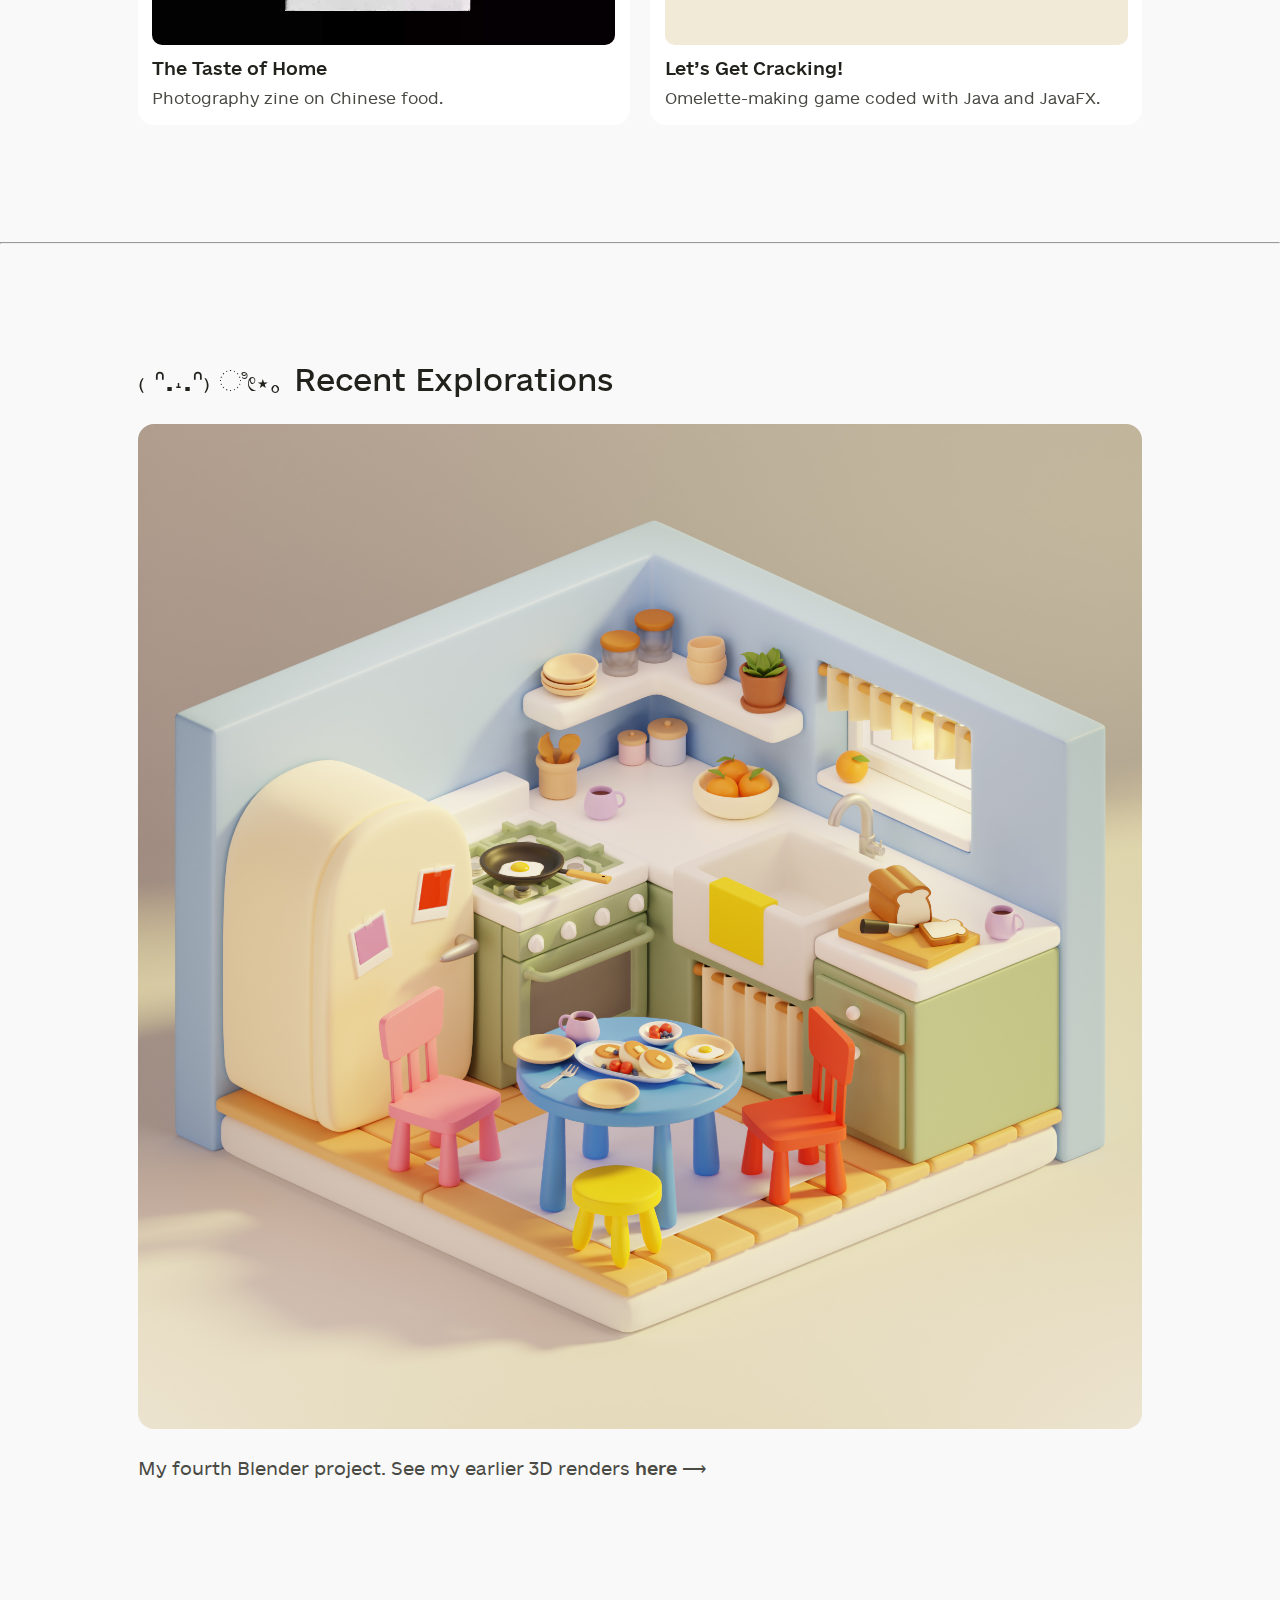
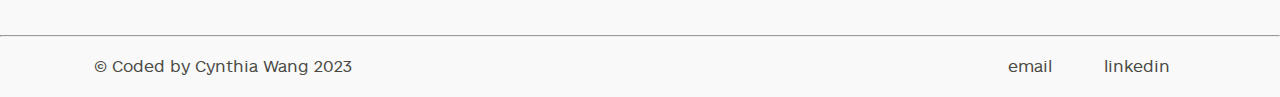
==== commit e2fb1567: "Update index.html" ====
--- a/index.html
+++ b/index.html
@@ -35,7 +35,7 @@
         <img src="images/icon.svg" class="icon">
       </div>
     </div>  
-    <h3 class="regular"><a href="about.html">more about me ₊ ⊹</a></h3>
+    <h3 class="regular"><a href="/about/">more about me ₊ ⊹</a></h3>
   </div>
 
   <!-- all work -->
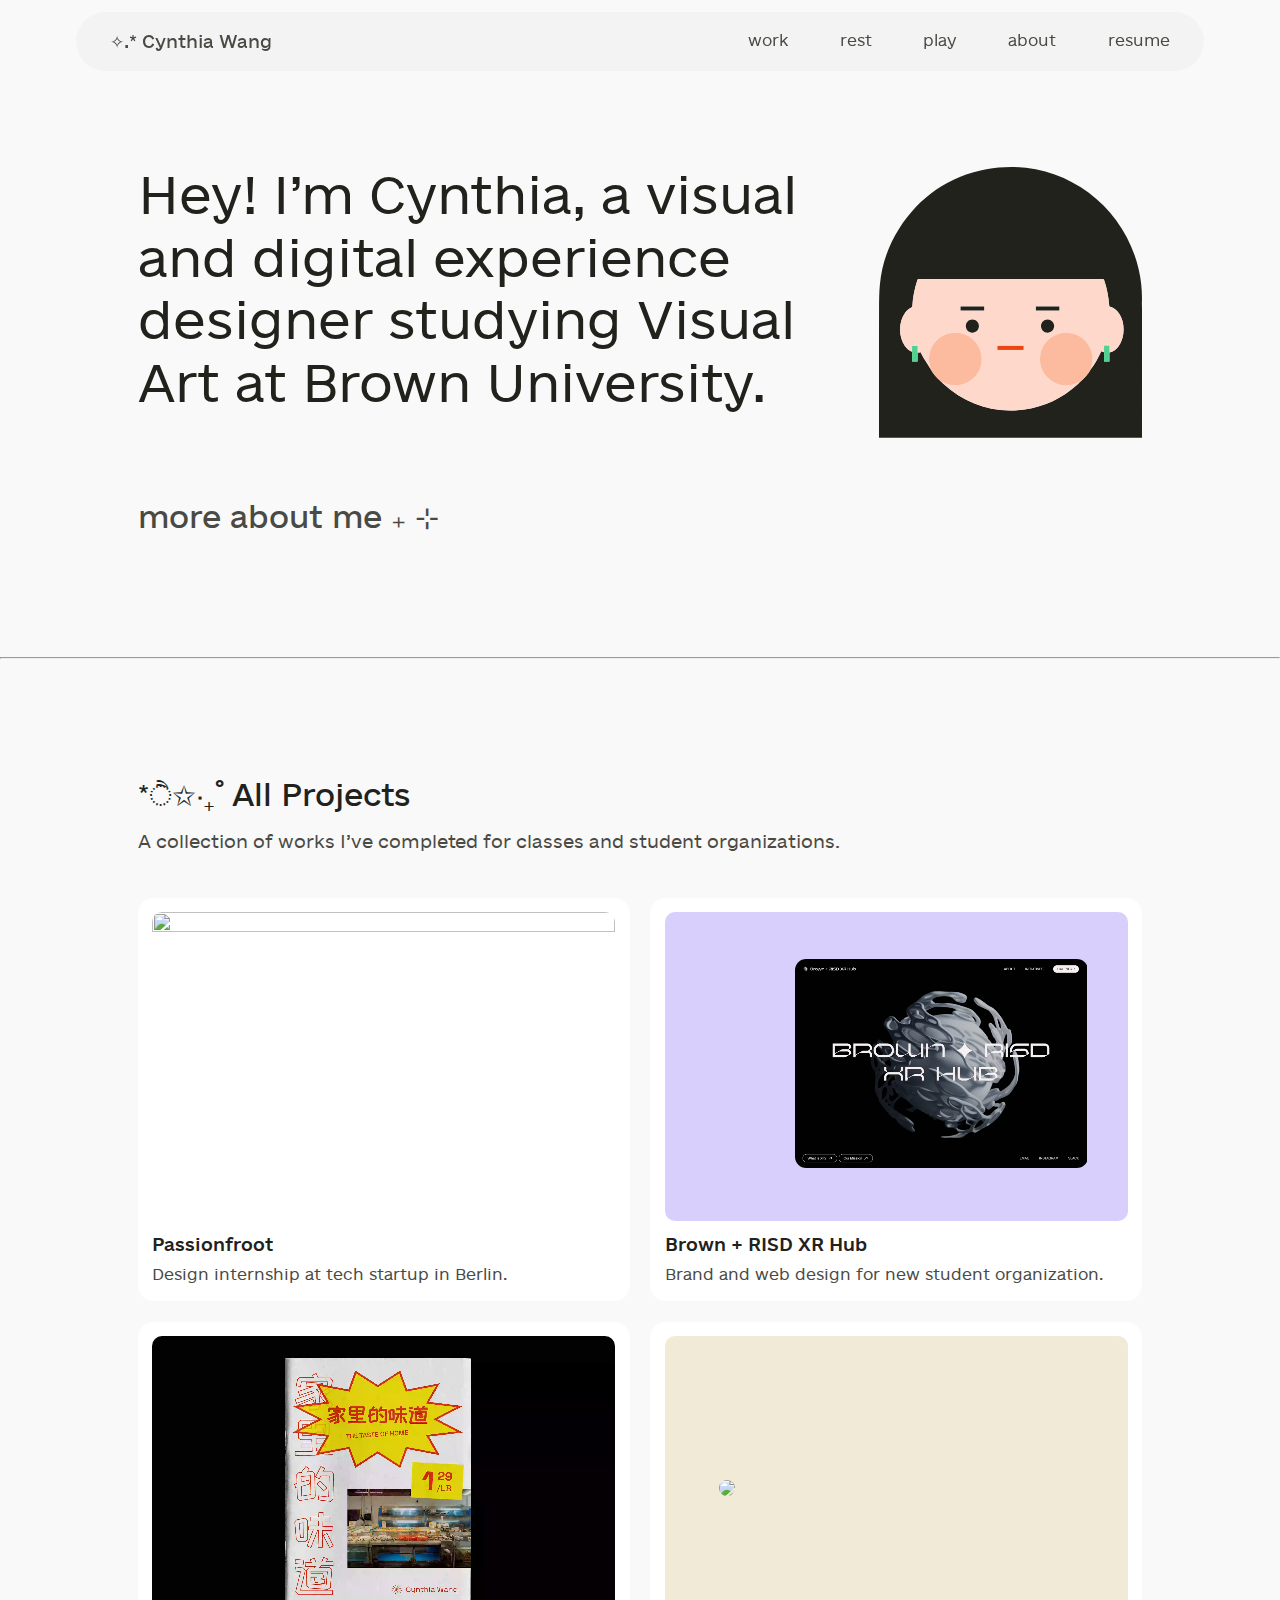
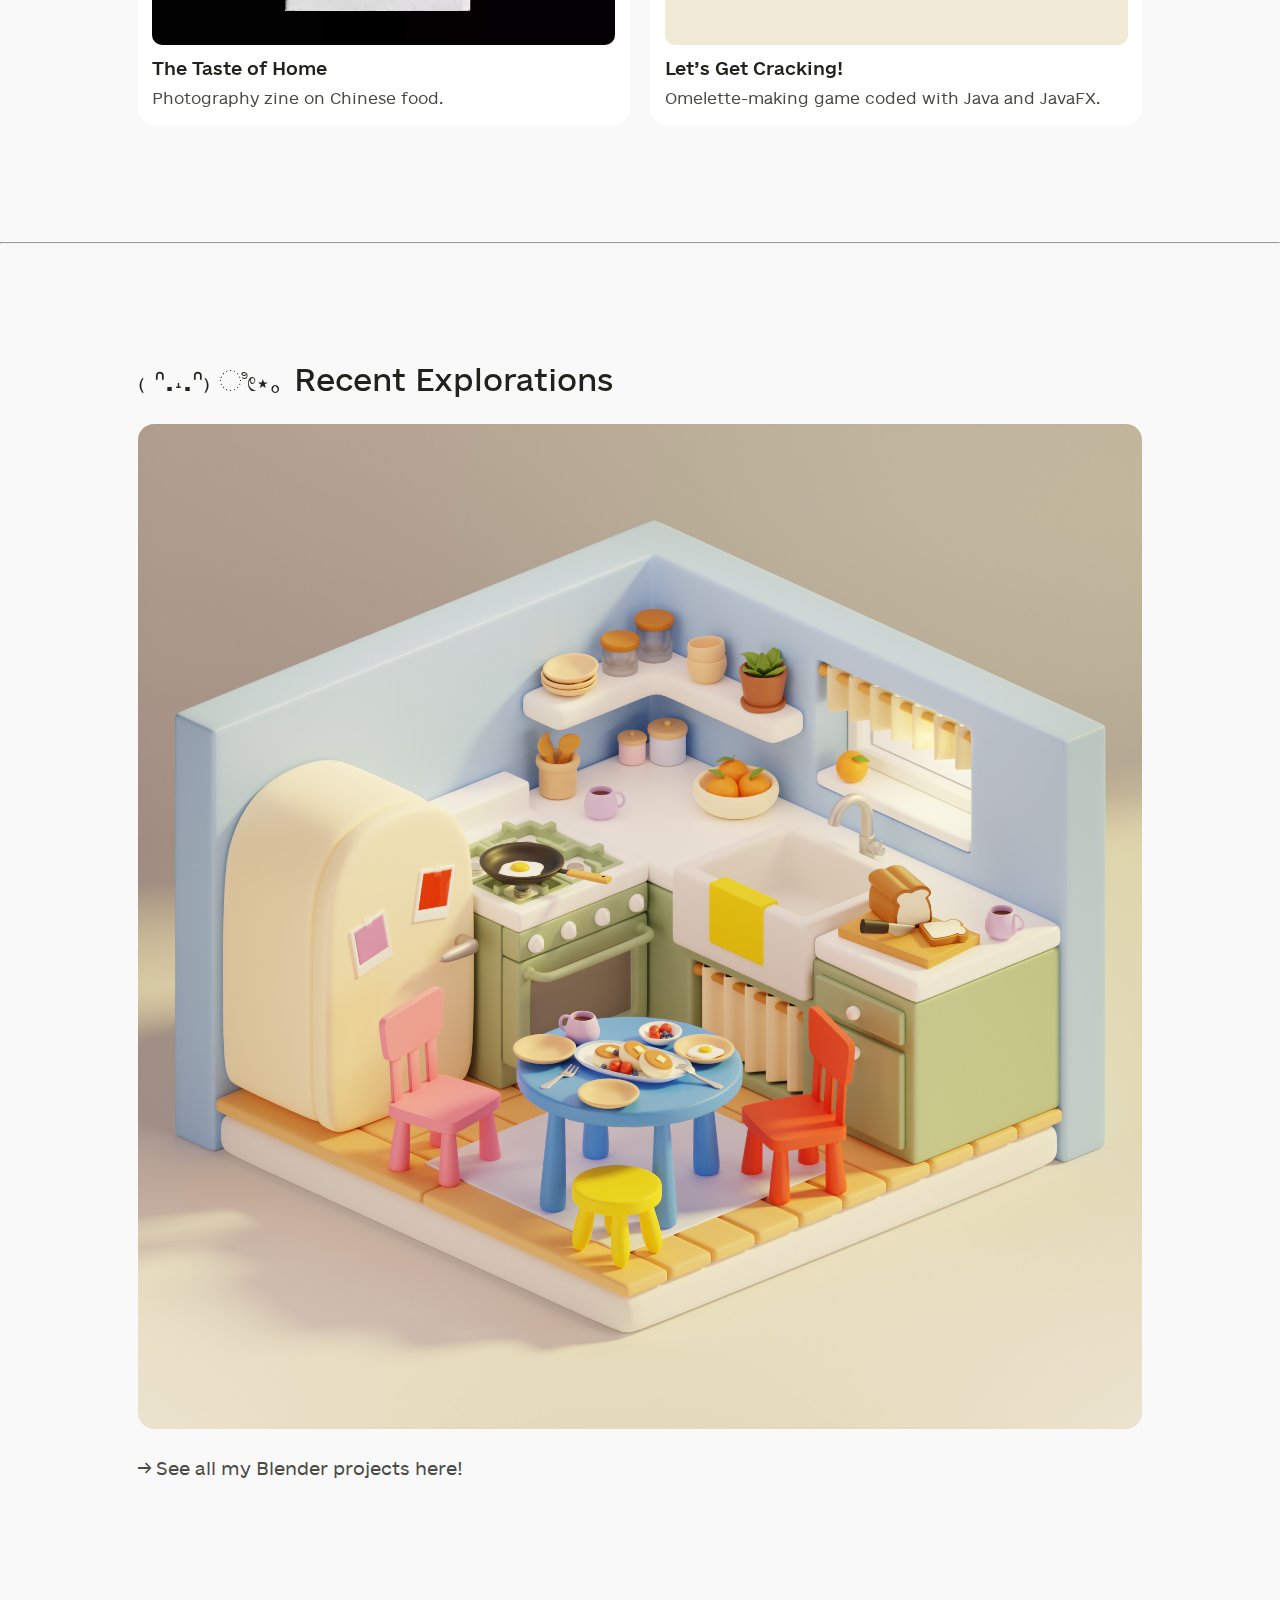
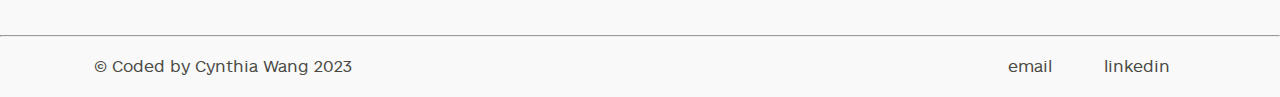
==== commit f3d9e92f: "Update index.html" ====
--- a/index.html
+++ b/index.html
@@ -46,10 +46,10 @@
     <div class="card-gallery">
       <a href="/passionfroot/">
         <div class="card">
-          <img src="images/passionfroot/cover-placeholder.png" class="card-img">
+          <img src="images/passionfroot/cover.png" class="card-img">
           <div class="card-text">
             <p class="strong medium">Passionfroot</p>
-            <p class="small-text">Design internship at startup in Berlin. Coming soon.</p>
+            <p class="small-text">Design internship at tech startup in Berlin.</p>
           </div>
         </div>
       </a>
@@ -109,10 +109,10 @@
   <div class="home-bottom-padding fade">
     <h3 class="strong regular padding">₍ ᐢ.˔.ᐢ₎ ೀ⋆｡ Recent Explorations</h3>
     <img src="images/blender/kitchen.jpg" class="home-img">
-    <p style="padding-top: var(--padding-24);">My fourth Blender project. See my earlier 3D renders <a href="/play/" class="medium">here ⟶</a></p>
+    <p style="padding-top: var(--padding-24);"><a href="/play/">→ See all my Blender projects here!</a></p>
   </div>
+  
   <!-- footer -->
-
   <section class="footer">
     <hr>
     <div class="footer-container">
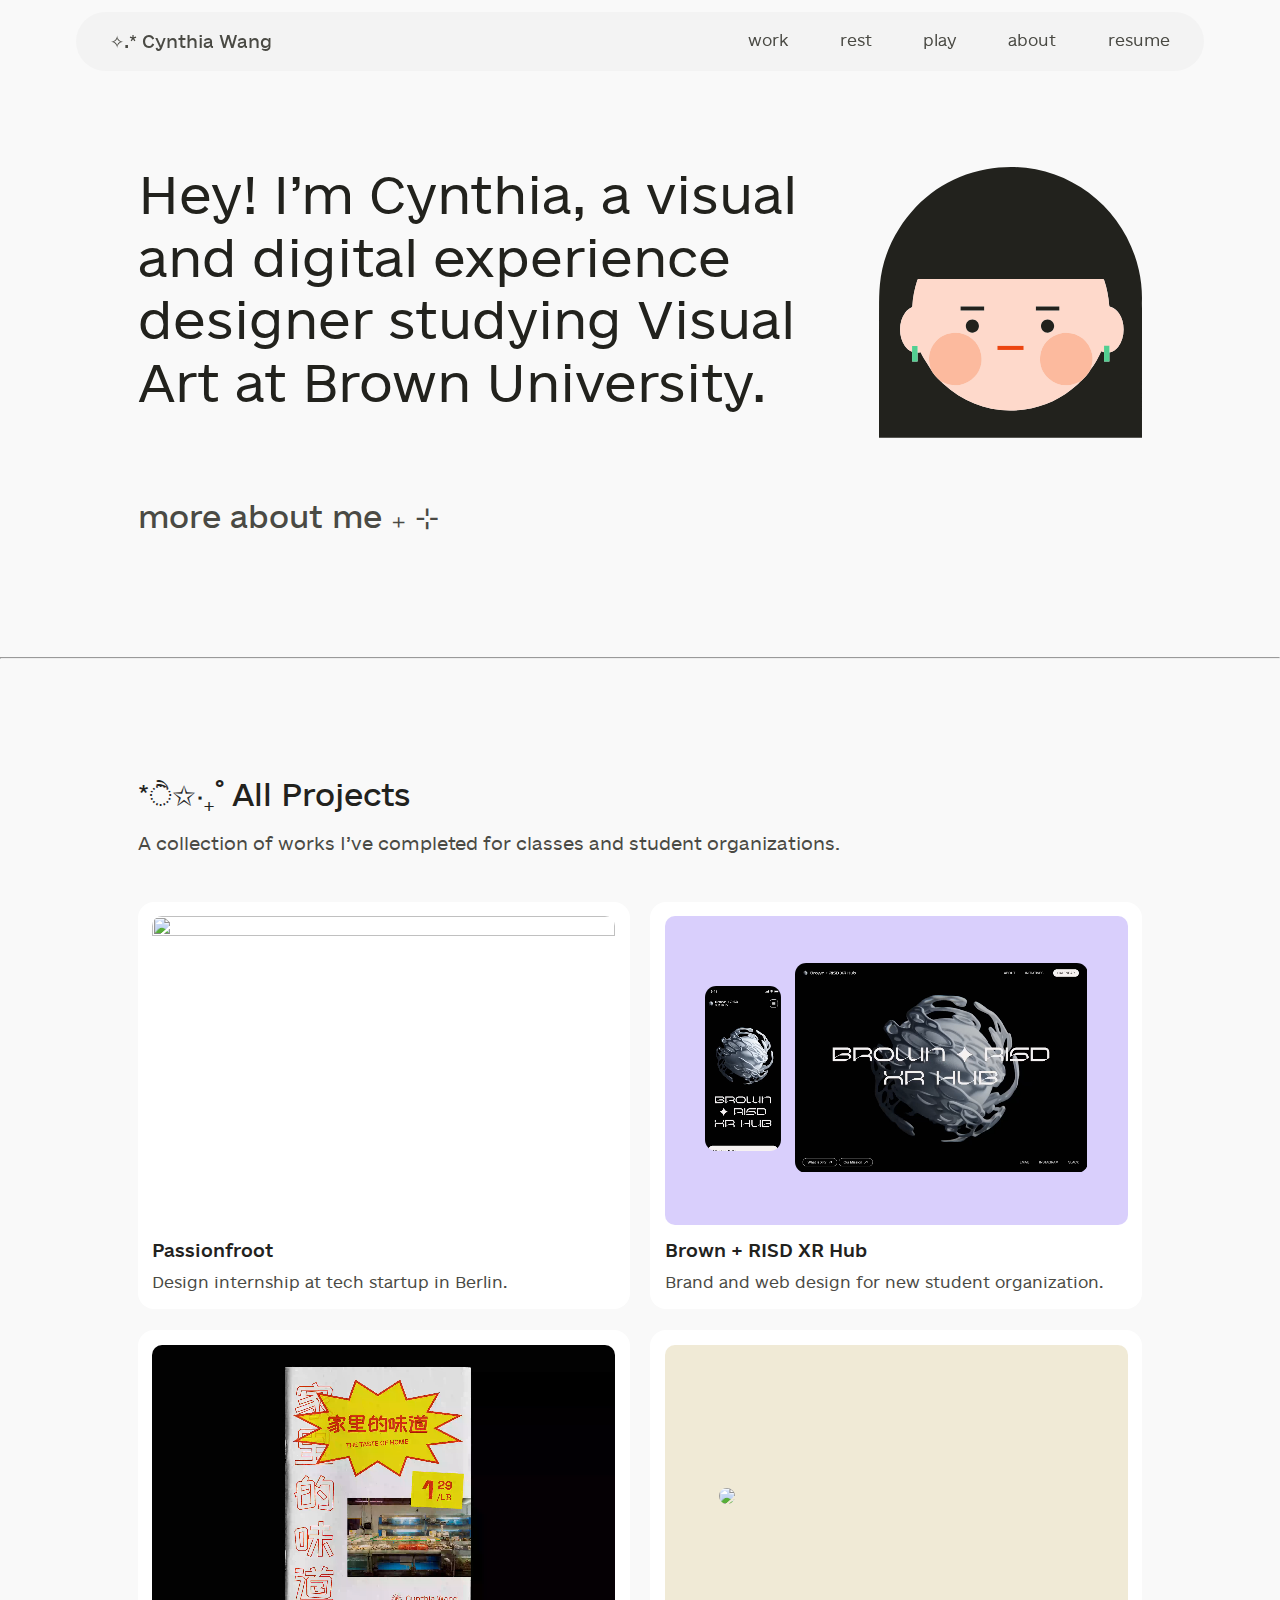
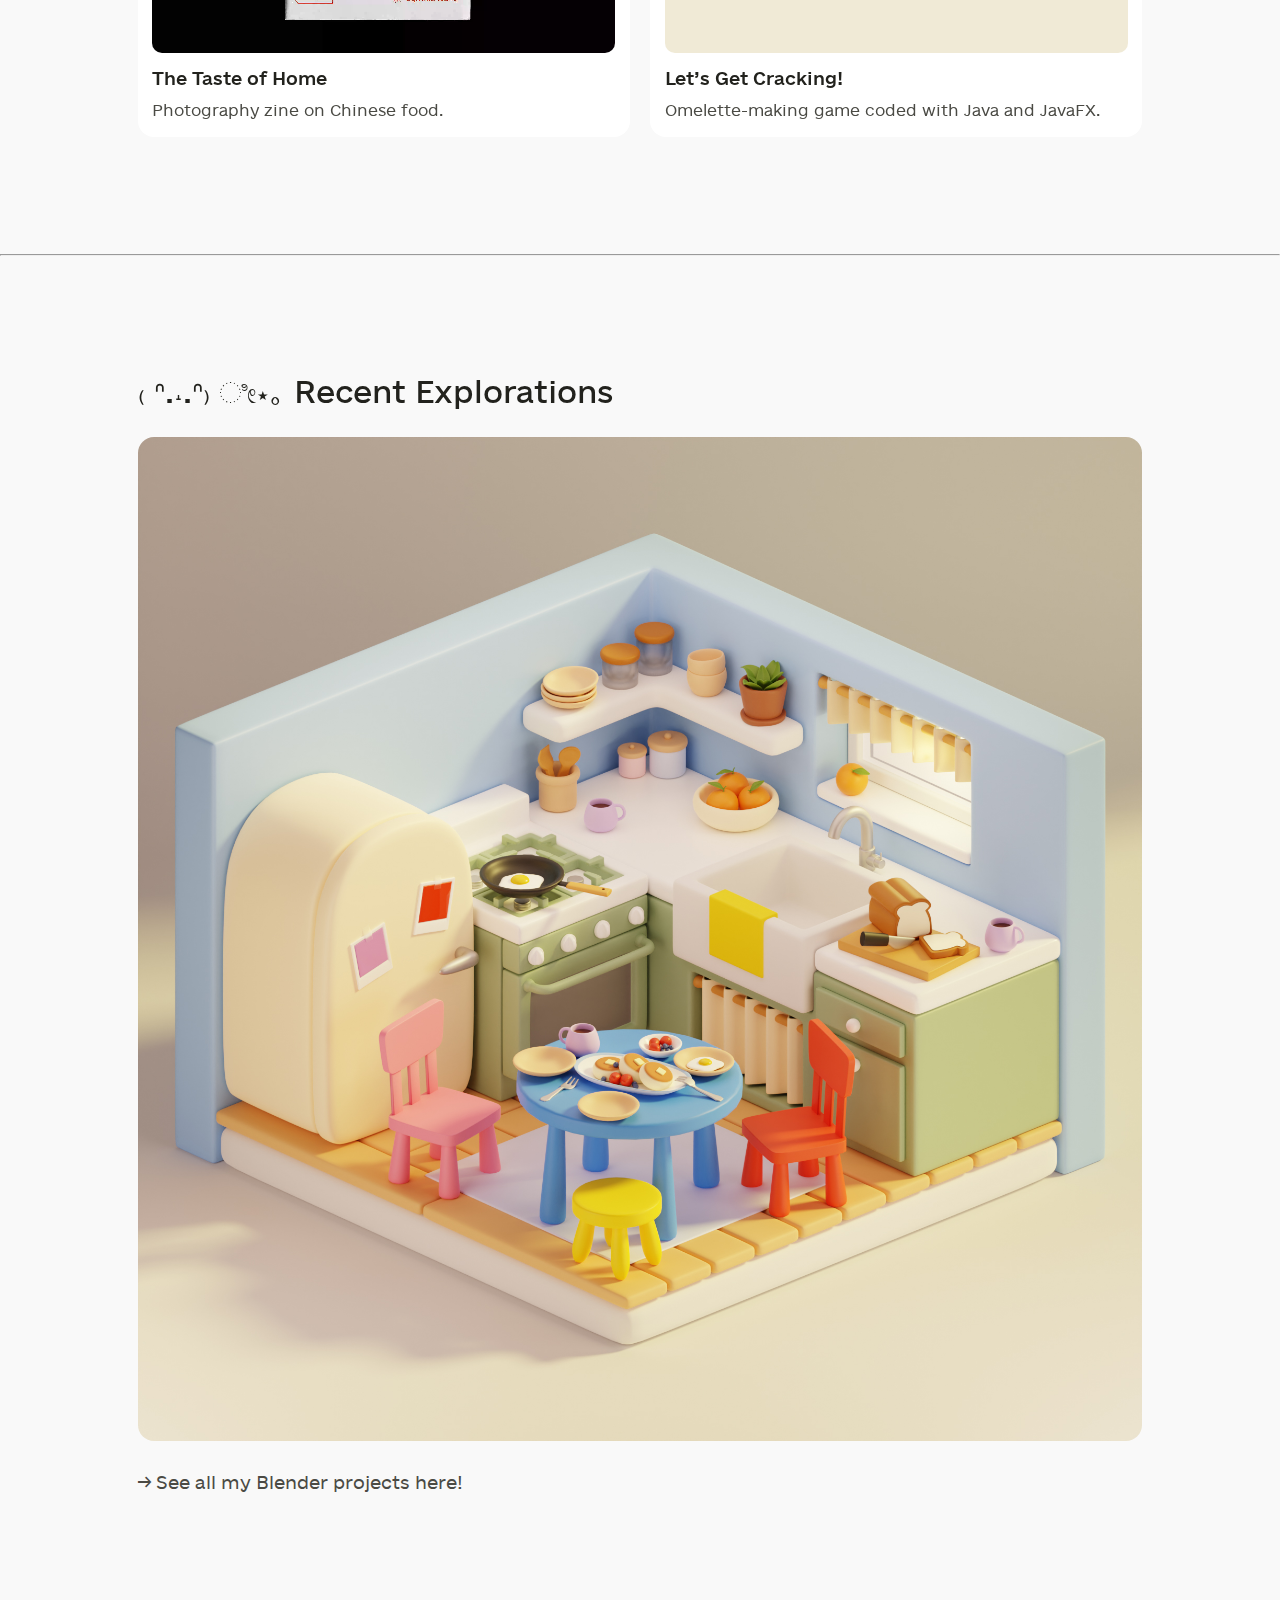
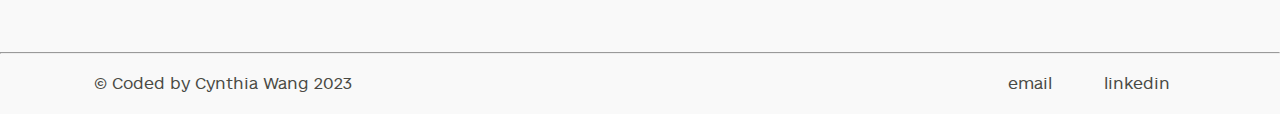
==== commit cbcd40c7: "Update index.html" ====
--- a/index.html
+++ b/index.html
@@ -46,7 +46,7 @@
     <div class="card-gallery">
       <a href="/passionfroot/">
         <div class="card">
-          <img src="images/passionfroot/cover.png" class="card-img">
+          <img src="images/passionfroot/card-cover.svg" class="card-img">
           <div class="card-text">
             <p class="strong medium">Passionfroot</p>
             <p class="small-text">Design internship at tech startup in Berlin.</p>
--- a/style.css
+++ b/style.css
@@ -1,7 +1,6 @@
 /* ************************ STYLE-GUIDE ************************ */
 
 /* VARIABLE-DEFINING */
-
 :root {
   --bg-default: #F9F9F9;
   --bg-deep: #EAEAEA;
@@ -147,7 +146,7 @@
   font-style: normal;
   font-size: clamp(0.875rem, calc(0.81rem + 0.31vw), 1.125rem);
   font-weight: 300;
-  line-height: 175%;
+  line-height: 200%;
 }
 
 p.subtle {
@@ -222,31 +221,31 @@
   padding-bottom: calc(1.5 * var(--padding-8));
 }
 
-p.padding-8 {
+.padding-8 {
   padding-bottom: var(--padding-8)
 }
 
-p.padding-12 {
+.padding-12 {
   padding-bottom: var(--padding-12);
 }
 
-p.padding-16 {
+.padding-16 {
   padding-bottom: var(--padding-16);
 }
 
-p.padding-32 {
+.padding-32 {
   padding-bottom: var(--padding-32);
 }
 
-p.padding-24 {
+.padding-24 {
   padding-bottom: var(--padding-24);
 }
 
-p.padding-48 {
+.padding-48 {
   padding-bottom: var(--padding-48);
 }
 
-p.padding-64 {
+.padding-64 {
   padding-bottom: var(--padding-64);
 }
 
@@ -459,6 +458,28 @@
   gap: var(--padding-24);
 }
 
+.three-col-grid.small-gap {
+  gap: var(--padding-8)
+}
+
+.same-height-flex {
+  display: flex;
+}
+
+.horizontal-scroll {
+  overflow: auto;
+  white-space: nowrap;
+  
+}
+
+.carousel-two-col {
+  width: 68%;
+}
+
+.carousel-three-col {
+  width: 40%;
+}
+
 /* ************************ WORK--XR-HUB ************************ */
 .cover-container.xr-hub {
   background: url(images/xr-hub/light-purple-bg.png);
@@ -472,6 +493,7 @@
   padding: 0.75rem 1.5rem;
   justify-content: center;
   align-items: center;
+  display: flex;
   border: 2px solid var(--border-default);
   border-radius: 5rem;
   transition: 0.3s ease-in-out;
@@ -480,14 +502,6 @@
 .jump-button:hover {
   background: var(--bg-deep);
   cursor: pointer;
-}
-
-.process-image {
-  padding-bottom: var(--padding-24);
-}
-
-.style-guide {
-  padding-bottom: var(--padding-48);
 }
 
 .grid-container {
@@ -680,6 +694,10 @@
   gap: var(--padding-12);
 }
 
+.pill-text {
+  line-height: 175%;
+}
+
 .category {
   padding: clamp(0.00rem, calc(-0.07rem + 0.32vw), 0.25rem) clamp(0.50rem, calc(0.28rem + 0.97vw), 1.25rem);
   border-radius: 5rem;
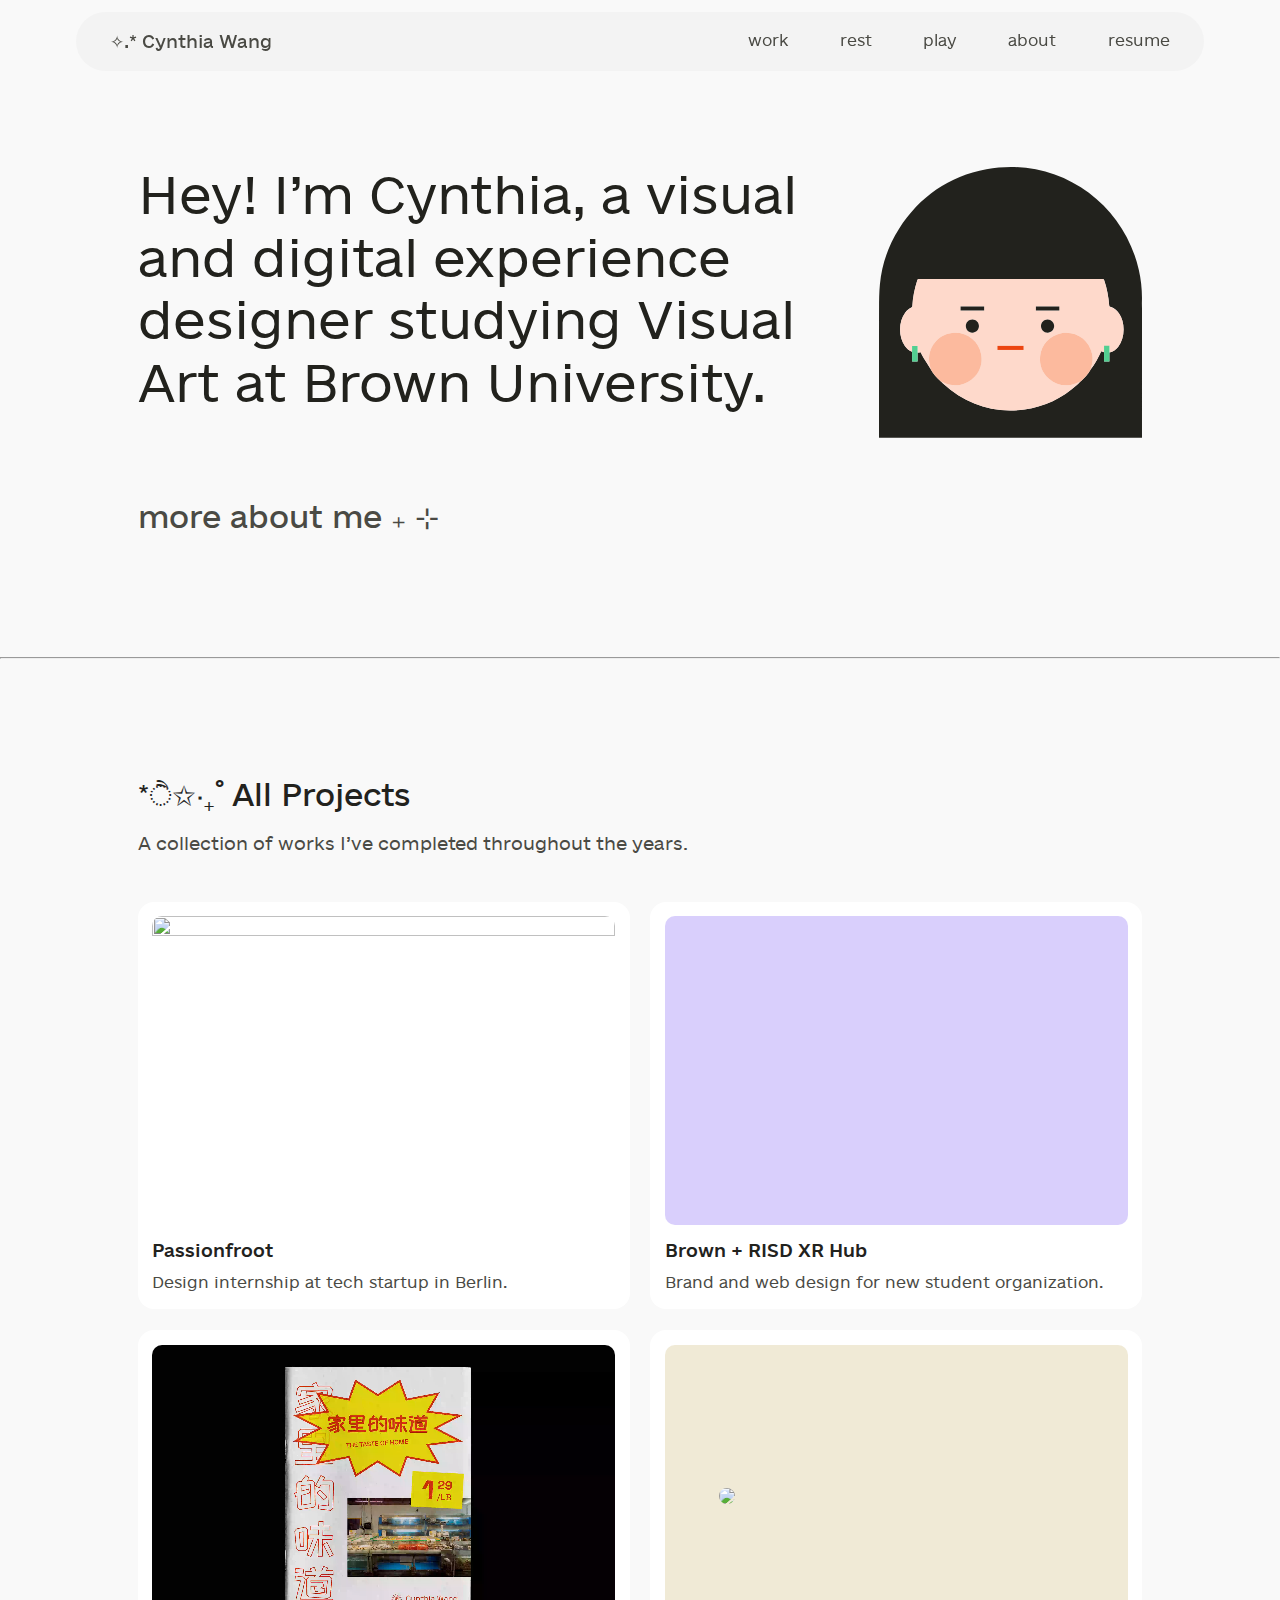
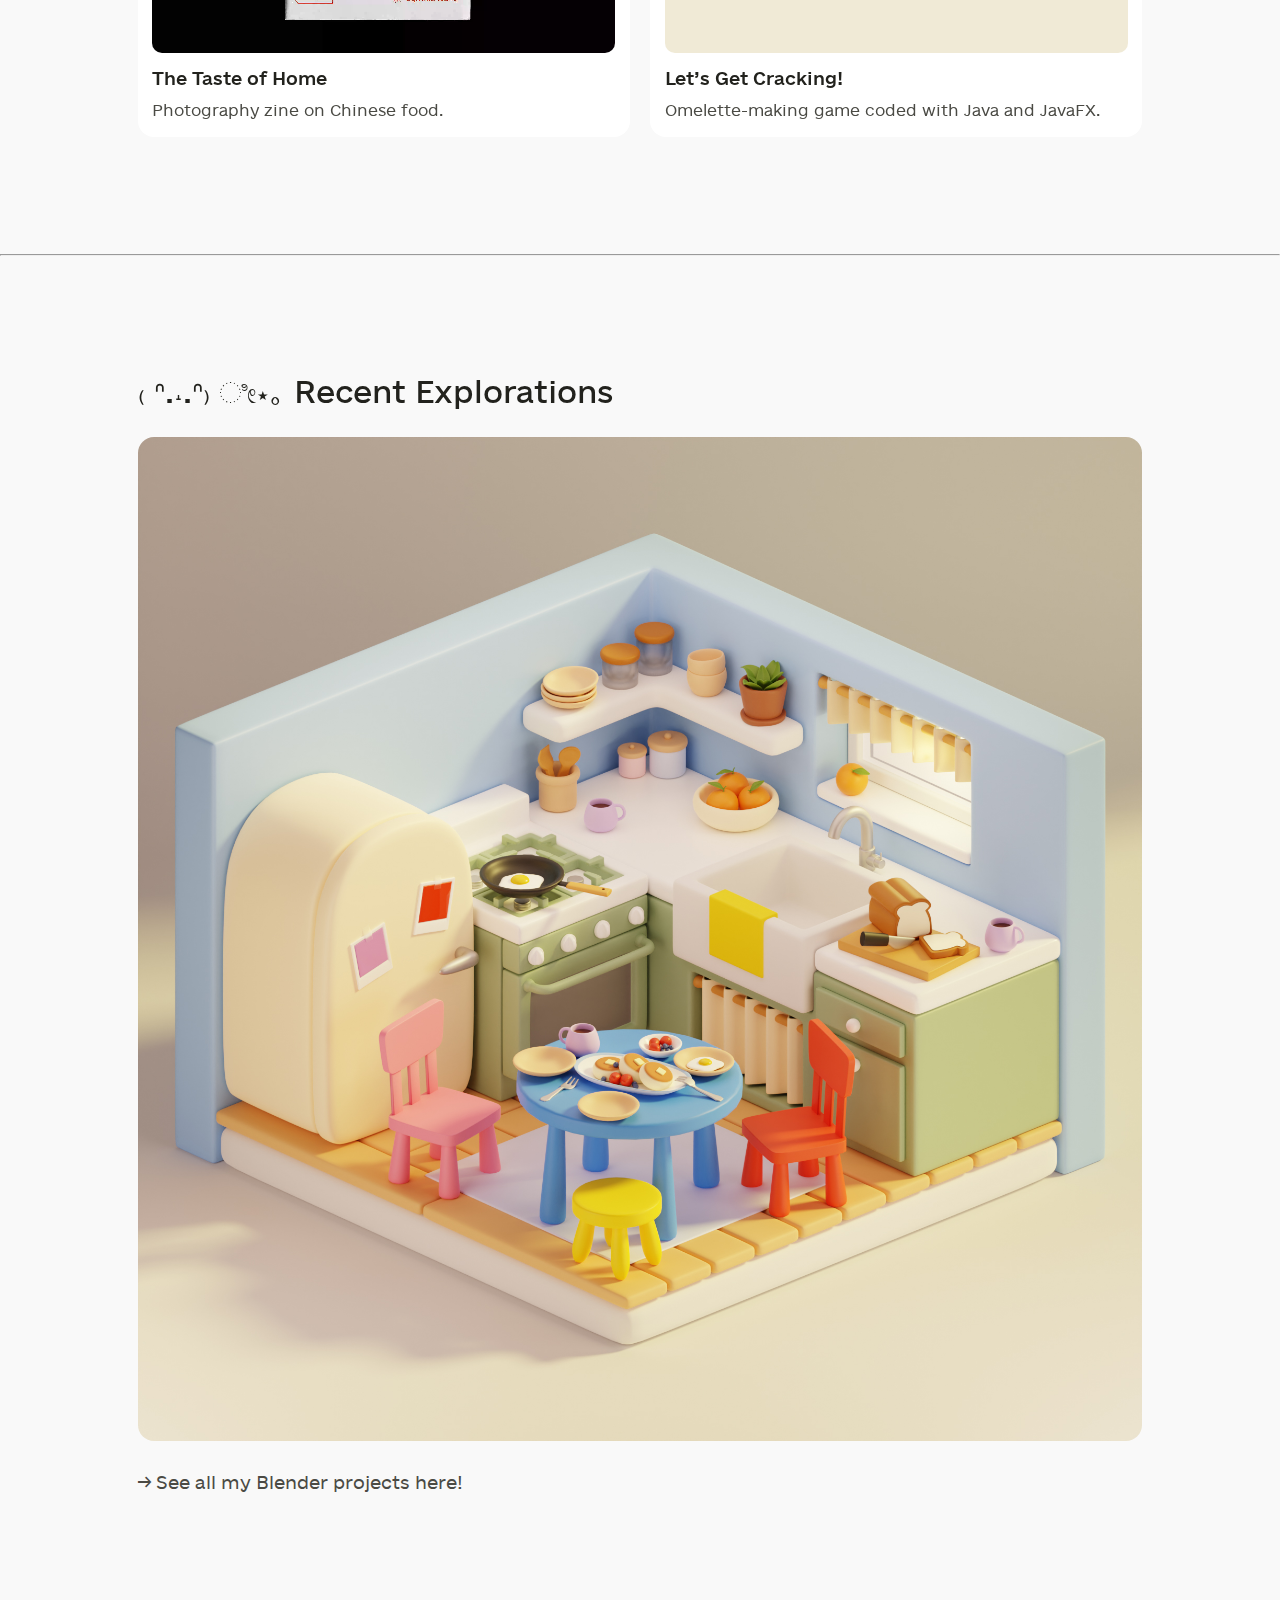
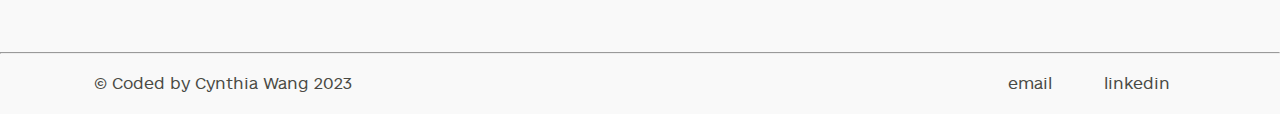
==== commit 5d511e93: "Update index.html" ====
--- a/index.html
+++ b/index.html
@@ -42,7 +42,7 @@
   <hr>
   <div class="home-center-padding fade" id="work">
     <h3 class="padding-16 strong regular">*ੈ✩‧₊˚ All Projects</h3>
-    <p class="padding-48">A collection of works I’ve completed for classes and student organizations.</p>
+    <p class="padding-48">A collection of works I’ve completed throughout the years.</p>
     <div class="card-gallery">
       <a href="/passionfroot/">
         <div class="card">
